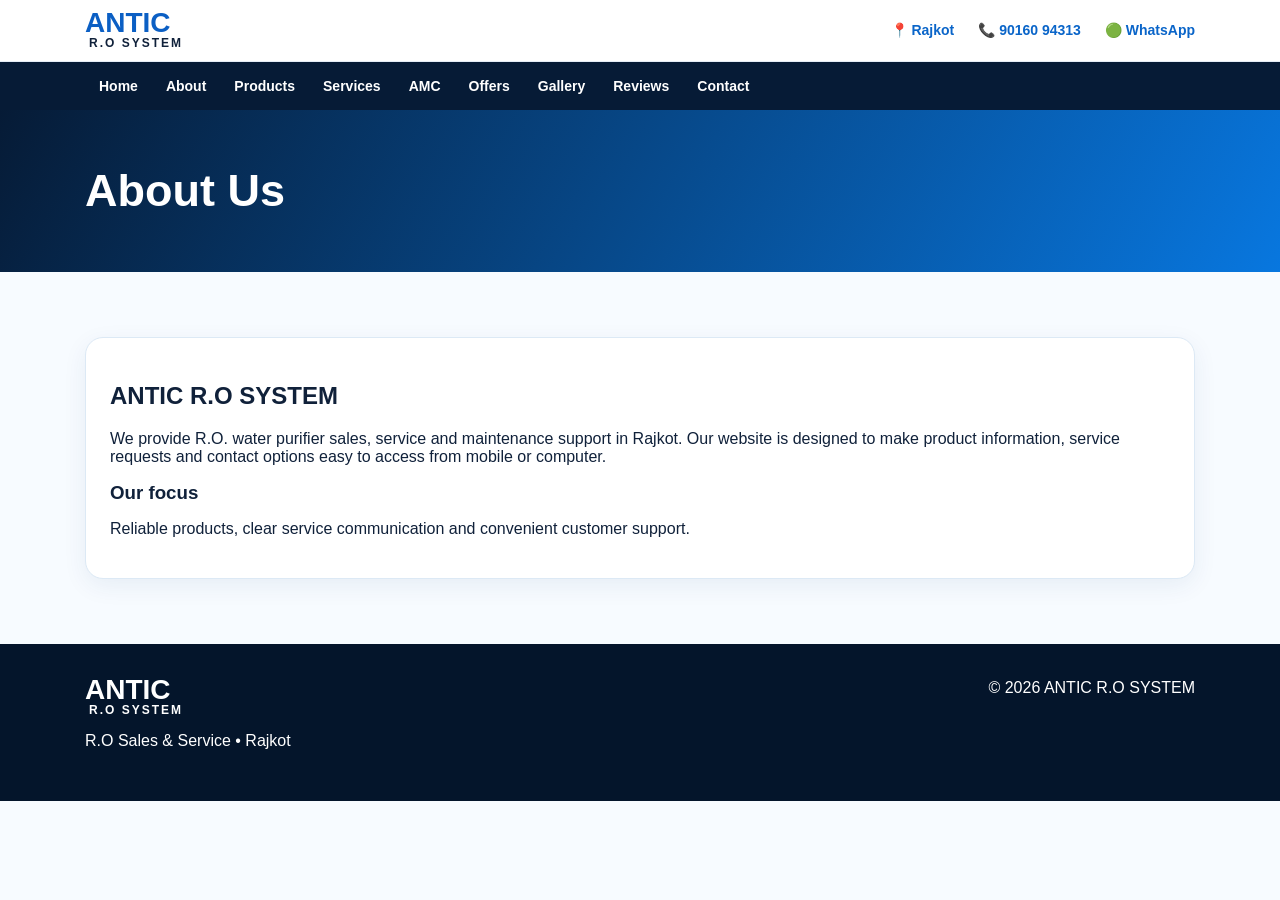
==== about.html @ 3c5735df "Add files via upload" ====
<!doctype html>
<html lang="en"><head><meta charset="utf-8"><meta name="viewport" content="width=device-width,initial-scale=1">
<title>About Us | ANTIC R.O SYSTEM</title><meta name="description" content="ANTIC R.O SYSTEM - R.O sales, service and repair in Rajkot.">
<link rel="stylesheet" href="style.css"></head><body>
<header><div class="top"><div class="container"><a class="logo" href="index.html">ANTIC<small>R.O SYSTEM</small></a><div class="topinfo"><span>📍 Rajkot</span><span>📞 90160 94313</span><span>🟢 WhatsApp</span></div></div></div>
<nav class="nav"><div class="container"><div class="links"><a href="index.html">Home</a><a href="about.html">About</a><a href="products.html">Products</a><a href="services.html">Services</a><a href="amc.html">AMC</a><a href="offers.html">Offers</a><a href="gallery.html">Gallery</a><a href="reviews.html">Reviews</a><a href="contact.html">Contact</a></div></div></nav></header>
<main><section class='pagehead'><div class='container'><h1>About Us</h1></div></section><section class='section'><div class='container'><div class='card'><h2>ANTIC R.O SYSTEM</h2><p>We provide R.O. water purifier sales, service and maintenance support in Rajkot. Our website is designed to make product information, service requests and contact options easy to access from mobile or computer.</p><h3>Our focus</h3><p>Reliable products, clear service communication and convenient customer support.</p></div></div></section></main>
<footer class="footer"><div class="container"><div><div class="logo" style="color:#fff">ANTIC<small style="color:#fff">R.O SYSTEM</small></div><p>R.O Sales & Service • Rajkot</p></div><div>© 2026 ANTIC R.O SYSTEM</div></div></footer>
</body></html>
---- style.css ----
:root{--navy:#061b36;--blue:#0877df;--light:#eef7ff;--text:#10213a;--muted:#607089;--white:#fff;--green:#18b957}
*{box-sizing:border-box}html{scroll-behavior:smooth}body{margin:0;font-family:Arial,Helvetica,sans-serif;color:var(--text);background:#f7fbff}a{text-decoration:none;color:inherit}
.container{max-width:1150px;margin:auto;padding:0 20px}.top{background:#fff;border-bottom:1px solid #e5edf6}.top .container{display:flex;justify-content:space-between;align-items:center;gap:20px;padding:12px 20px}.logo{font-weight:900;font-size:28px;line-height:.8;color:#0b5fc4}.logo small{display:block;font-size:12px;letter-spacing:2px;color:#10213a;margin-left:4px;margin-top:5px}
.topinfo{display:flex;gap:24px;align-items:center;font-weight:700;font-size:14px}.topinfo span{color:#0a65c9}.nav{background:var(--navy);color:#fff}.nav .container{display:flex;align-items:center;justify-content:space-between}.links{display:flex;flex-wrap:wrap}.links a{padding:16px 14px;font-weight:700;font-size:14px}.links a:hover{background:#0877df}.hero{background:linear-gradient(120deg,#041a34,#0878dd);color:#fff;padding:70px 0}.hero-grid{display:grid;grid-template-columns:1fr 1fr;gap:40px;align-items:center}.hero h1{font-size:54px;line-height:1.02;margin:0 0 15px}.hero p{font-size:20px;color:#dceeff}.buttons{display:flex;gap:12px;flex-wrap:wrap;margin-top:25px}.btn{display:inline-block;padding:13px 22px;border-radius:30px;background:#fff;color:#0759ad;font-weight:800}.btn.green{background:var(--green);color:#fff}.hero-card{background:rgba(255,255,255,.12);border:1px solid rgba(255,255,255,.3);border-radius:22px;padding:25px;text-align:center}.drop{font-size:100px}.section{padding:65px 0}.section.alt{background:#edf7ff}.title{text-align:center;margin-bottom:35px}.title h2{font-size:38px;margin:0 0 8px}.title p{color:var(--muted);margin:0}.grid{display:grid;grid-template-columns:repeat(3,1fr);gap:20px}.card{background:#fff;border:1px solid #dce9f5;border-radius:18px;padding:24px;box-shadow:0 7px 24px rgba(15,63,108,.07)}.card h3{margin:10px 0}.icon{font-size:38px}.price{font-size:25px;font-weight:900;color:#0877df}.service{display:grid;grid-template-columns:1fr 1fr;gap:30px;align-items:center}.service-box{background:var(--navy);color:#fff;border-radius:22px;padding:35px}.offer{background:linear-gradient(120deg,#003d80,#0b94ea);color:#fff;border-radius:22px;padding:35px;text-align:center}.offer strong{font-size:48px}.contact{display:grid;grid-template-columns:1fr 1fr;gap:25px}.contact-item{background:#fff;padding:22px;border-radius:16px;border:1px solid #dce9f5}.footer{background:#04152b;color:#fff;padding:35px 0}.footer .container{display:flex;justify-content:space-between;gap:20px;flex-wrap:wrap}.muted{color:#6b7b91}.gallery{display:grid;grid-template-columns:repeat(3,1fr);gap:15px}.gallery div{height:190px;border-radius:16px;background:linear-gradient(135deg,#dcefff,#fff);display:grid;place-items:center;color:#0877df;font-weight:800}
.pagehead{background:linear-gradient(120deg,#061b36,#0877df);color:#fff;padding:55px 0}.pagehead h1{font-size:45px;margin:0}.notice{padding:15px 18px;background:#fff8d9;border-left:4px solid #f0b400;border-radius:8px}
@media(max-width:800px){.topinfo{display:none}.hero-grid,.service,.contact{grid-template-columns:1fr}.grid{grid-template-columns:1fr 1fr}.hero h1{font-size:42px}.links a{padding:12px 9px;font-size:12px}}
@media(max-width:520px){.grid,.gallery{grid-template-columns:1fr}.hero{padding:48px 0}.hero h1{font-size:36px}.title h2{font-size:30px}}
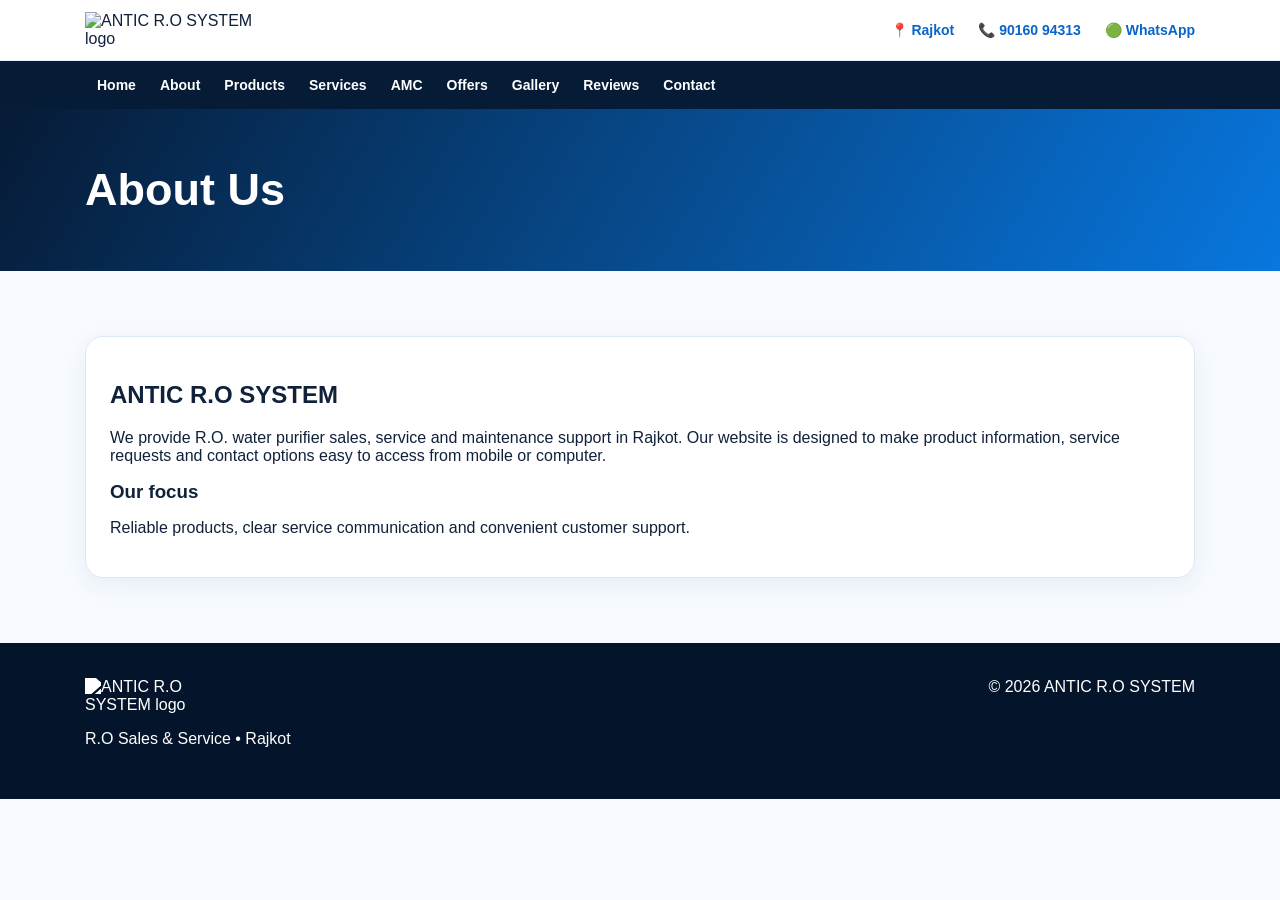
==== commit eb6c9e1f: "Add files via upload" ====
--- a/about.html
+++ b/about.html
@@ -2,8 +2,8 @@
 <html lang="en"><head><meta charset="utf-8"><meta name="viewport" content="width=device-width,initial-scale=1">
 <title>About Us | ANTIC R.O SYSTEM</title><meta name="description" content="ANTIC R.O SYSTEM - R.O sales, service and repair in Rajkot.">
 <link rel="stylesheet" href="style.css"></head><body>
-<header><div class="top"><div class="container"><a class="logo" href="index.html">ANTIC<small>R.O SYSTEM</small></a><div class="topinfo"><span>📍 Rajkot</span><span>📞 90160 94313</span><span>🟢 WhatsApp</span></div></div></div>
+<header><div class="top"><div class="container"><a class="logo-img" href="index.html"><img src="assets/antic-ro-system-logo.png" alt="ANTIC R.O SYSTEM logo"></a><div class="topinfo"><span>📍 Rajkot</span><span>📞 90160 94313</span><span>🟢 WhatsApp</span></div></div></div>
 <nav class="nav"><div class="container"><div class="links"><a href="index.html">Home</a><a href="about.html">About</a><a href="products.html">Products</a><a href="services.html">Services</a><a href="amc.html">AMC</a><a href="offers.html">Offers</a><a href="gallery.html">Gallery</a><a href="reviews.html">Reviews</a><a href="contact.html">Contact</a></div></div></nav></header>
 <main><section class='pagehead'><div class='container'><h1>About Us</h1></div></section><section class='section'><div class='container'><div class='card'><h2>ANTIC R.O SYSTEM</h2><p>We provide R.O. water purifier sales, service and maintenance support in Rajkot. Our website is designed to make product information, service requests and contact options easy to access from mobile or computer.</p><h3>Our focus</h3><p>Reliable products, clear service communication and convenient customer support.</p></div></div></section></main>
-<footer class="footer"><div class="container"><div><div class="logo" style="color:#fff">ANTIC<small style="color:#fff">R.O SYSTEM</small></div><p>R.O Sales & Service • Rajkot</p></div><div>© 2026 ANTIC R.O SYSTEM</div></div></footer>
+<footer class="footer"><div class="container"><div><a class="logo-img footer-logo" href="index.html"><img src="assets/antic-ro-system-logo.png" alt="ANTIC R.O SYSTEM logo"></a><p>R.O Sales & Service • Rajkot</p></div><div>© 2026 ANTIC R.O SYSTEM</div></div></footer>
 </body></html>
--- a/style.css
+++ b/style.css
@@ -1,8 +1,6 @@
 
 :root{--navy:#061b36;--blue:#0877df;--light:#eef7ff;--text:#10213a;--muted:#607089;--white:#fff;--green:#18b957}
 *{box-sizing:border-box}html{scroll-behavior:smooth}body{margin:0;font-family:Arial,Helvetica,sans-serif;color:var(--text);background:#f7fbff}a{text-decoration:none;color:inherit}
-.container{max-width:1150px;margin:auto;padding:0 20px}.top{background:#fff;border-bottom:1px solid #e5edf6}.top .container{display:flex;justify-content:space-between;align-items:center;gap:20px;padding:12px 20px}.logo{font-weight:900;font-size:28px;line-height:.8;color:#0b5fc4}.logo small{display:block;font-size:12px;letter-spacing:2px;color:#10213a;margin-left:4px;margin-top:5px}
-.topinfo{display:flex;gap:24px;align-items:center;font-weight:700;font-size:14px}.topinfo span{color:#0a65c9}.nav{background:var(--navy);color:#fff}.nav .container{display:flex;align-items:center;justify-content:space-between}.links{display:flex;flex-wrap:wrap}.links a{padding:16px 14px;font-weight:700;font-size:14px}.links a:hover{background:#0877df}.hero{background:linear-gradient(120deg,#041a34,#0878dd);color:#fff;padding:70px 0}.hero-grid{display:grid;grid-template-columns:1fr 1fr;gap:40px;align-items:center}.hero h1{font-size:54px;line-height:1.02;margin:0 0 15px}.hero p{font-size:20px;color:#dceeff}.buttons{display:flex;gap:12px;flex-wrap:wrap;margin-top:25px}.btn{display:inline-block;padding:13px 22px;border-radius:30px;background:#fff;color:#0759ad;font-weight:800}.btn.green{background:var(--green);color:#fff}.hero-card{background:rgba(255,255,255,.12);border:1px solid rgba(255,255,255,.3);border-radius:22px;padding:25px;text-align:center}.drop{font-size:100px}.section{padding:65px 0}.section.alt{background:#edf7ff}.title{text-align:center;margin-bottom:35px}.title h2{font-size:38px;margin:0 0 8px}.title p{color:var(--muted);margin:0}.grid{display:grid;grid-template-columns:repeat(3,1fr);gap:20px}.card{background:#fff;border:1px solid #dce9f5;border-radius:18px;padding:24px;box-shadow:0 7px 24px rgba(15,63,108,.07)}.card h3{margin:10px 0}.icon{font-size:38px}.price{font-size:25px;font-weight:900;color:#0877df}.service{display:grid;grid-template-columns:1fr 1fr;gap:30px;align-items:center}.service-box{background:var(--navy);color:#fff;border-radius:22px;padding:35px}.offer{background:linear-gradient(120deg,#003d80,#0b94ea);color:#fff;border-radius:22px;padding:35px;text-align:center}.offer strong{font-size:48px}.contact{display:grid;grid-template-columns:1fr 1fr;gap:25px}.contact-item{background:#fff;padding:22px;border-radius:16px;border:1px solid #dce9f5}.footer{background:#04152b;color:#fff;padding:35px 0}.footer .container{display:flex;justify-content:space-between;gap:20px;flex-wrap:wrap}.muted{color:#6b7b91}.gallery{display:grid;grid-template-columns:repeat(3,1fr);gap:15px}.gallery div{height:190px;border-radius:16px;background:linear-gradient(135deg,#dcefff,#fff);display:grid;place-items:center;color:#0877df;font-weight:800}
-.pagehead{background:linear-gradient(120deg,#061b36,#0877df);color:#fff;padding:55px 0}.pagehead h1{font-size:45px;margin:0}.notice{padding:15px 18px;background:#fff8d9;border-left:4px solid #f0b400;border-radius:8px}
+.container{max-width:1150px;margin:auto;padding:0 20px}.top{background:#fff;border-bottom:1px solid #e5edf6}.top .container{display:flex;justify-content:space-between;align-items:center;gap:20px;padding:12px 20px}.logo{font-weight:900;font-size:28px;line-height:.8;color:#0b5fc4}.logo small{display:block;font-size:12px;letter-spacing:2px;color:#10213a;margin-left:4px;margin-top:5px}.logo-img img{width:170px;height:auto;max-height:72px;object-fit:contain;display:block}.topinfo{display:flex;gap:24px;align-items:center;font-weight:700;font-size:14px}.topinfo span{color:#0a65c9}.nav{background:var(--navy);color:#fff}.nav .container{display:flex;align-items:center;justify-content:space-between}.links{display:flex;flex-wrap:wrap}.links a{padding:16px 12px;font-weight:700;font-size:14px}.links a:hover{background:#0877df}.hero{background:linear-gradient(120deg,#041a34,#0878dd);color:#fff;padding:70px 0}.hero-grid{display:grid;grid-template-columns:1fr 1fr;gap:40px;align-items:center}.hero h1{font-size:54px;line-height:1.02;margin:0 0 15px}.hero p{font-size:20px;color:#dceeff}.buttons{display:flex;gap:12px;flex-wrap:wrap;margin-top:25px}.btn{display:inline-block;padding:13px 22px;border-radius:30px;background:#fff;color:#0759ad;font-weight:800}.btn.green{background:var(--green);color:#fff}.hero-card{background:rgba(255,255,255,.12);border:1px solid rgba(255,255,255,.3);border-radius:22px;padding:25px;text-align:center}.drop{font-size:100px}.section{padding:65px 0}.section.alt{background:#edf7ff}.title{text-align:center;margin-bottom:35px}.title h2{font-size:38px;margin:0 0 8px}.title p{color:var(--muted);margin:0}.grid{display:grid;grid-template-columns:repeat(3,1fr);gap:20px}.card{background:#fff;border:1px solid #dce9f5;border-radius:18px;padding:24px;box-shadow:0 7px 24px rgba(15,63,108,.07)}.card h3{margin:10px 0}.icon{font-size:38px}.price{font-size:25px;font-weight:900;color:#0877df}.service{display:grid;grid-template-columns:1fr 1fr;gap:30px;align-items:center}.service-box{background:var(--navy);color:#fff;border-radius:22px;padding:35px}.offer{background:linear-gradient(120deg,#003d80,#0b94ea);color:#fff;border-radius:22px;padding:35px;text-align:center}.offer strong{font-size:48px}.contact{display:grid;grid-template-columns:1fr 1fr;gap:25px}.contact-item{background:#fff;padding:22px;border-radius:16px;border:1px solid #dce9f5}.footer{background:#04152b;color:#fff;padding:35px 0}.footer .container{display:flex;justify-content:space-between;gap:20px;flex-wrap:wrap}.footer-logo img{width:145px;filter:brightness(0) invert(1)}.muted{color:#6b7b91}.gallery{display:grid;grid-template-columns:repeat(3,1fr);gap:15px}.gallery div{height:190px;border-radius:16px;background:linear-gradient(135deg,#dcefff,#fff);display:grid;place-items:center;color:#0877df;font-weight:800}.pagehead{background:linear-gradient(120deg,#061b36,#0877df);color:#fff;padding:55px 0}.pagehead h1{font-size:45px;margin:0}.notice{padding:15px 18px;background:#fff8d9;border-left:4px solid #f0b400;border-radius:8px}
 @media(max-width:800px){.topinfo{display:none}.hero-grid,.service,.contact{grid-template-columns:1fr}.grid{grid-template-columns:1fr 1fr}.hero h1{font-size:42px}.links a{padding:12px 9px;font-size:12px}}
-@media(max-width:520px){.grid,.gallery{grid-template-columns:1fr}.hero{padding:48px 0}.hero h1{font-size:36px}.title h2{font-size:30px}}
+@media(max-width:520px){.grid,.gallery{grid-template-columns:1fr}.hero{padding:48px 0}.hero h1{font-size:36px}.title h2{font-size:30px}.logo-img img{width:135px;max-height:58px}.footer-logo img{width:125px}}
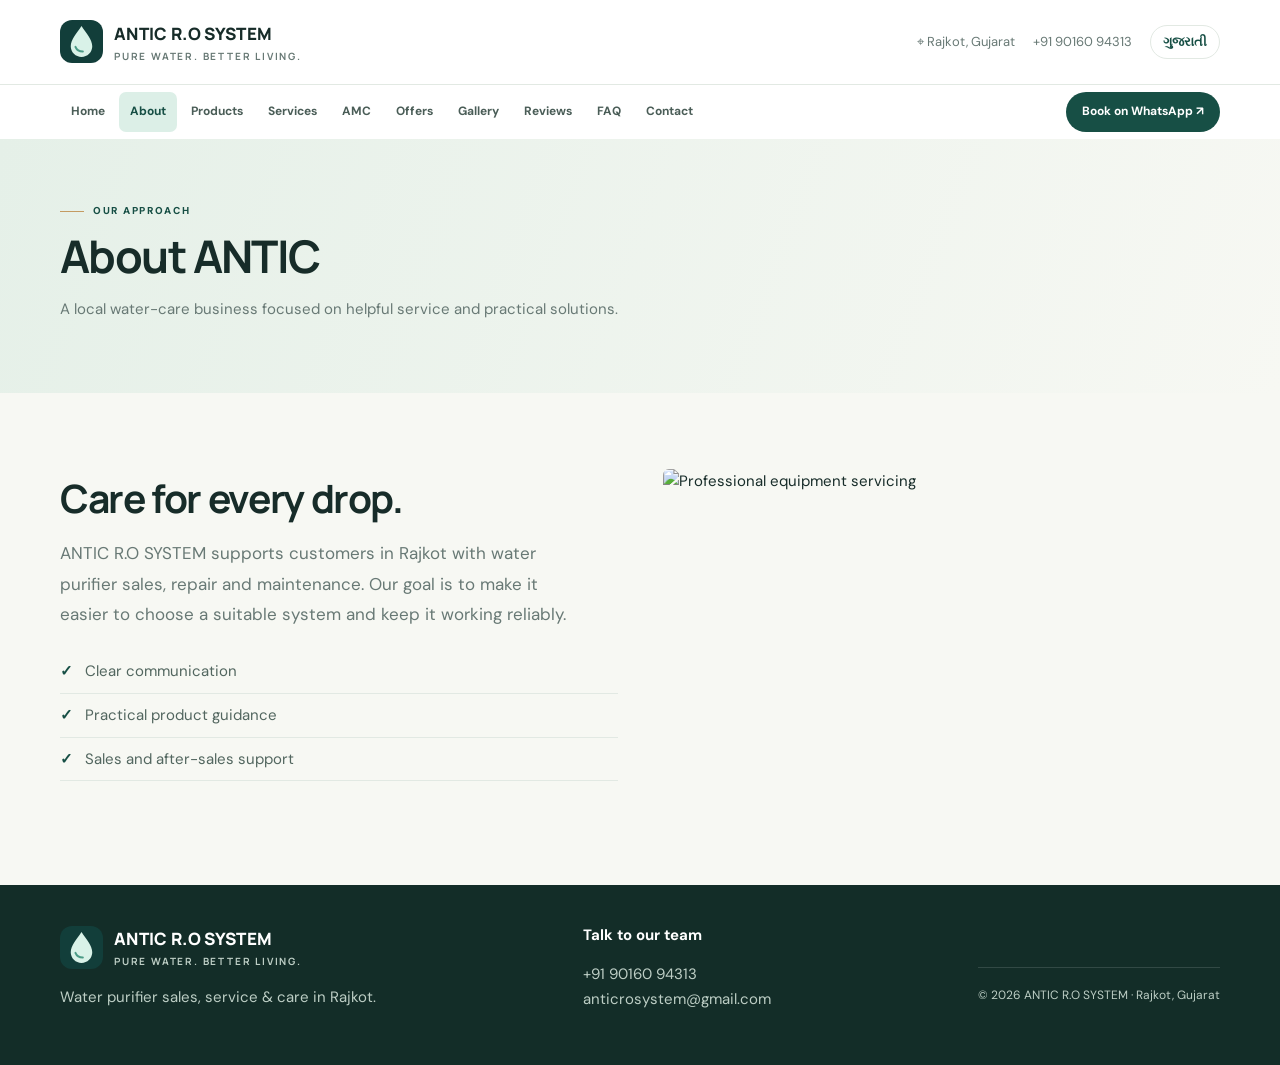
==== commit ff47c287: "Add files via upload" ====
--- a/about.html
+++ b/about.html
@@ -1,9 +1,3 @@
-<!doctype html>
-<html lang="en"><head><meta charset="utf-8"><meta name="viewport" content="width=device-width,initial-scale=1">
-<title>About Us | ANTIC R.O SYSTEM</title><meta name="description" content="ANTIC R.O SYSTEM - R.O sales, service and repair in Rajkot.">
-<link rel="stylesheet" href="style.css"></head><body>
-<header><div class="top"><div class="container"><a class="logo-img" href="index.html"><img src="assets/antic-ro-system-logo.png" alt="ANTIC R.O SYSTEM logo"></a><div class="topinfo"><span>📍 Rajkot</span><span>📞 90160 94313</span><span>🟢 WhatsApp</span></div></div></div>
-<nav class="nav"><div class="container"><div class="links"><a href="index.html">Home</a><a href="about.html">About</a><a href="products.html">Products</a><a href="services.html">Services</a><a href="amc.html">AMC</a><a href="offers.html">Offers</a><a href="gallery.html">Gallery</a><a href="reviews.html">Reviews</a><a href="contact.html">Contact</a></div></div></nav></header>
-<main><section class='pagehead'><div class='container'><h1>About Us</h1></div></section><section class='section'><div class='container'><div class='card'><h2>ANTIC R.O SYSTEM</h2><p>We provide R.O. water purifier sales, service and maintenance support in Rajkot. Our website is designed to make product information, service requests and contact options easy to access from mobile or computer.</p><h3>Our focus</h3><p>Reliable products, clear service communication and convenient customer support.</p></div></div></section></main>
-<footer class="footer"><div class="container"><div><a class="logo-img footer-logo" href="index.html"><img src="assets/antic-ro-system-logo.png" alt="ANTIC R.O SYSTEM logo"></a><p>R.O Sales & Service • Rajkot</p></div><div>© 2026 ANTIC R.O SYSTEM</div></div></footer>
-</body></html>+<!doctype html><html lang="en"><head><meta charset="utf-8"><meta name="viewport" content="width=device-width,initial-scale=1"><meta name="theme-color" content="#174f45"><meta name="description" content="ANTIC R.O SYSTEM — premium water purifier sales, service and repair in Rajkot, Gujarat."><title>About ANTIC | ANTIC R.O SYSTEM</title><link rel="icon" href="assets/antic-mark.svg" type="image/svg+xml"><link rel="stylesheet" href="style.css"></head><body>
+<header><div class="topbar"><div class="container"><a class="brand" href="index.html"><img src="assets/antic-mark.svg" alt=""><span>ANTIC R.O SYSTEM<small>PURE WATER. BETTER LIVING.</small></span></a><div class="topright"><span class="location">⌖ Rajkot, Gujarat</span><a class="phone" href="tel:+919016094313">+91 90160 94313</a><button class="lang" id="langToggle" type="button" aria-label="Switch language">ગુજરાતી</button></div></div></div><nav class="nav"><div class="container"><div class="links"><a class="" href="index.html"><span data-en="Home" data-gu="મુખ્ય પૃષ્ઠ">Home</span></a><a class="active" href="about.html"><span data-en="About" data-gu="અમારા વિશે">About</span></a><a class="" href="products.html"><span data-en="Products" data-gu="પ્રોડક્ટ્સ">Products</span></a><a class="" href="services.html"><span data-en="Services" data-gu="સર્વિસ">Services</span></a><a class="" href="amc.html"><span data-en="AMC" data-gu="AMC">AMC</span></a><a class="" href="offers.html"><span data-en="Offers" data-gu="ઓફર્સ">Offers</span></a><a class="" href="gallery.html"><span data-en="Gallery" data-gu="ગેલેરી">Gallery</span></a><a class="" href="reviews.html"><span data-en="Reviews" data-gu="રીવ્યૂ">Reviews</span></a><a class="" href="faq.html"><span data-en="FAQ" data-gu="પ્રશ્નો">FAQ</span></a><a class="" href="contact.html"><span data-en="Contact" data-gu="સંપર્ક">Contact</span></a></div><a class="nav-cta" href="https://wa.me/919016094313?text=Hello%20ANTIC%20R.O%20SYSTEM" target="_blank" rel="noopener"><span data-en="Book on WhatsApp" data-gu="WhatsApp પર બુક કરો">Book on WhatsApp</span> ↗</a></div></nav></header>
+<main><section class="pagehead"><div class="container"><span class="eyebrow" data-en="OUR APPROACH" data-gu="OUR APPROACH">OUR APPROACH</span><h1 data-en="About ANTIC" data-gu="ANTIC વિશે">About ANTIC</h1><p data-en="A local water-care business focused on helpful service and practical solutions." data-gu="ઉપયોગી સર્વિસ અને વ્યવહારુ ઉકેલો પર ધ્યાન આપતો સ્થાનિક વોટર-કેર વ્યવસાય.">A local water-care business focused on helpful service and practical solutions.</p></div></section><section class="section"><div class="container"><div class="split"><div><h2 data-en="Care for every drop." data-gu="દરેક ટીપાની સંભાળ.">Care for every drop.</h2><p class="lead" data-en="ANTIC R.O SYSTEM supports customers in Rajkot with water purifier sales, repair and maintenance. Our goal is to make it easier to choose a suitable system and keep it working reliably." data-gu="ANTIC R.O SYSTEM રાજકોટમાં વોટર પ્યુરિફાયર વેચાણ, રિપેર અને મેન્ટેનન્સ માટે ગ્રાહકોને મદદ કરે છે. યોગ્ય સિસ્ટમ પસંદ કરવી અને તેની વિશ્વસનીય કામગીરી જાળવવી એ અમારો ઉદ્દેશ છે.">ANTIC R.O SYSTEM supports customers in Rajkot with water purifier sales, repair and maintenance. Our goal is to make it easier to choose a suitable system and keep it working reliably.</p><ul class="checklist"><li data-en="Clear communication" data-gu="સ્પષ્ટ માહિતી">Clear communication</li><li data-en="Practical product guidance" data-gu="પ્રોડક્ટ પસંદગીમાં યોગ્ય માર્ગદર્શન">Practical product guidance</li><li data-en="Sales and after-sales support" data-gu="વેચાણ અને વેચાણ પછીની મદદ">Sales and after-sales support</li></ul></div><div class="split-photo"><img src="https://images.unsplash.com/photo-1581092921461-eab62e97a780?auto=format&fit=crop&w=900&q=80" alt="Professional equipment servicing"></div></div></div></section></main><footer class="footer"><div class="container"><div><a class="brand" href="index.html"><img src="assets/antic-mark.svg" alt=""><span>ANTIC R.O SYSTEM<small>PURE WATER. BETTER LIVING.</small></span></a><p data-en="Water purifier sales, service & care in Rajkot." data-gu="રાજકોટમાં વોટર પ્યુરિફાયર વેચાણ, સર્વિસ અને સંભાળ.">Water purifier sales, service & care in Rajkot.</p></div><div><strong data-en="Talk to our team" data-gu="અમારી ટીમ સાથે વાત કરો">Talk to our team</strong><p><a href="tel:+919016094313">+91 90160 94313</a><br><a href="mailto:anticrosystem@gmail.com">anticrosystem@gmail.com</a></p></div><div class="footer-bottom">© 2026 ANTIC R.O SYSTEM · Rajkot, Gujarat</div></div></footer><script src="script.js"></script></body></html>
--- a/style.css
+++ b/style.css
@@ -1,6 +1,4 @@
-
-:root{--navy:#061b36;--blue:#0877df;--light:#eef7ff;--text:#10213a;--muted:#607089;--white:#fff;--green:#18b957}
-*{box-sizing:border-box}html{scroll-behavior:smooth}body{margin:0;font-family:Arial,Helvetica,sans-serif;color:var(--text);background:#f7fbff}a{text-decoration:none;color:inherit}
-.container{max-width:1150px;margin:auto;padding:0 20px}.top{background:#fff;border-bottom:1px solid #e5edf6}.top .container{display:flex;justify-content:space-between;align-items:center;gap:20px;padding:12px 20px}.logo{font-weight:900;font-size:28px;line-height:.8;color:#0b5fc4}.logo small{display:block;font-size:12px;letter-spacing:2px;color:#10213a;margin-left:4px;margin-top:5px}.logo-img img{width:170px;height:auto;max-height:72px;object-fit:contain;display:block}.topinfo{display:flex;gap:24px;align-items:center;font-weight:700;font-size:14px}.topinfo span{color:#0a65c9}.nav{background:var(--navy);color:#fff}.nav .container{display:flex;align-items:center;justify-content:space-between}.links{display:flex;flex-wrap:wrap}.links a{padding:16px 12px;font-weight:700;font-size:14px}.links a:hover{background:#0877df}.hero{background:linear-gradient(120deg,#041a34,#0878dd);color:#fff;padding:70px 0}.hero-grid{display:grid;grid-template-columns:1fr 1fr;gap:40px;align-items:center}.hero h1{font-size:54px;line-height:1.02;margin:0 0 15px}.hero p{font-size:20px;color:#dceeff}.buttons{display:flex;gap:12px;flex-wrap:wrap;margin-top:25px}.btn{display:inline-block;padding:13px 22px;border-radius:30px;background:#fff;color:#0759ad;font-weight:800}.btn.green{background:var(--green);color:#fff}.hero-card{background:rgba(255,255,255,.12);border:1px solid rgba(255,255,255,.3);border-radius:22px;padding:25px;text-align:center}.drop{font-size:100px}.section{padding:65px 0}.section.alt{background:#edf7ff}.title{text-align:center;margin-bottom:35px}.title h2{font-size:38px;margin:0 0 8px}.title p{color:var(--muted);margin:0}.grid{display:grid;grid-template-columns:repeat(3,1fr);gap:20px}.card{background:#fff;border:1px solid #dce9f5;border-radius:18px;padding:24px;box-shadow:0 7px 24px rgba(15,63,108,.07)}.card h3{margin:10px 0}.icon{font-size:38px}.price{font-size:25px;font-weight:900;color:#0877df}.service{display:grid;grid-template-columns:1fr 1fr;gap:30px;align-items:center}.service-box{background:var(--navy);color:#fff;border-radius:22px;padding:35px}.offer{background:linear-gradient(120deg,#003d80,#0b94ea);color:#fff;border-radius:22px;padding:35px;text-align:center}.offer strong{font-size:48px}.contact{display:grid;grid-template-columns:1fr 1fr;gap:25px}.contact-item{background:#fff;padding:22px;border-radius:16px;border:1px solid #dce9f5}.footer{background:#04152b;color:#fff;padding:35px 0}.footer .container{display:flex;justify-content:space-between;gap:20px;flex-wrap:wrap}.footer-logo img{width:145px;filter:brightness(0) invert(1)}.muted{color:#6b7b91}.gallery{display:grid;grid-template-columns:repeat(3,1fr);gap:15px}.gallery div{height:190px;border-radius:16px;background:linear-gradient(135deg,#dcefff,#fff);display:grid;place-items:center;color:#0877df;font-weight:800}.pagehead{background:linear-gradient(120deg,#061b36,#0877df);color:#fff;padding:55px 0}.pagehead h1{font-size:45px;margin:0}.notice{padding:15px 18px;background:#fff8d9;border-left:4px solid #f0b400;border-radius:8px}
-@media(max-width:800px){.topinfo{display:none}.hero-grid,.service,.contact{grid-template-columns:1fr}.grid{grid-template-columns:1fr 1fr}.hero h1{font-size:42px}.links a{padding:12px 9px;font-size:12px}}
-@media(max-width:520px){.grid,.gallery{grid-template-columns:1fr}.hero{padding:48px 0}.hero h1{font-size:36px}.title h2{font-size:30px}.logo-img img{width:135px;max-height:58px}.footer-logo img{width:125px}}
+@import url('https://fonts.googleapis.com/css2?family=DM+Sans:wght@400;500;600;700&family=Manrope:wght@400;500;600;700;800&family=Noto+Sans+Gujarati:wght@400;500;600;700&display=swap');
+:root{--ink:#172c29;--muted:#687975;--green:#174f45;--mint:#dcefe7;--cream:#f7f8f3;--line:#e2e9e3;--white:#fff;--gold:#c49b62;--shadow:0 18px 50px #173b2c0c}*{box-sizing:border-box}html{scroll-behavior:smooth}body{margin:0;background:var(--cream);color:var(--ink);font:15px 'DM Sans','Noto Sans Gujarati',sans-serif;line-height:1.65}a{color:inherit;text-decoration:none}.container{width:min(1160px,calc(100% - 40px));margin:auto}.topbar{border-bottom:1px solid var(--line);background:#fff}.topbar .container{display:flex;align-items:center;justify-content:space-between;min-height:84px;gap:18px}.brand{display:flex;align-items:center;gap:11px;font-family:Manrope,sans-serif;font-weight:800;letter-spacing:.02em;font-size:17px}.brand img{width:43px;height:43px}.brand small{display:block;color:var(--muted);font-size:10px;letter-spacing:.18em;font-weight:700}.topright{display:flex;align-items:center;gap:18px;color:var(--muted);font-size:13px}.lang{border:1px solid var(--line);background:#fff;padding:8px 12px;border-radius:30px;color:var(--green);font-weight:700;cursor:pointer}.nav{background:#fff}.nav .container{display:flex;justify-content:space-between;align-items:center;gap:18px;min-height:54px}.links{display:flex;gap:3px;flex-wrap:wrap}.links a{font-size:12px;font-weight:700;padding:10px 11px;border-radius:7px;color:#4a5d57}.links a:hover,.links a.active{background:var(--mint);color:var(--green)}.nav-cta{font-size:12px;font-weight:700;background:var(--green);color:white;border-radius:30px;padding:10px 16px;white-space:nowrap}.hero{padding:64px 0 72px;background:radial-gradient(ellipse at 85% 35%,#d7e9dd 0,transparent 38%),linear-gradient(120deg,#f8f8f2,#eff5ee)}.hero-grid{display:grid;grid-template-columns:1fr 1fr;gap:54px;align-items:center}.eyebrow{display:inline-flex;align-items:center;gap:9px;text-transform:uppercase;letter-spacing:.17em;font-size:10px;font-weight:800;color:var(--green)}.eyebrow:before{content:'';height:1px;width:24px;background:var(--gold)}h1,h2,h3{font-family:Manrope,'Noto Sans Gujarati',sans-serif;line-height:1.16;letter-spacing:-.035em}h1{font-size:clamp(40px,5vw,65px);margin:20px 0 18px;max-width:620px}h2{font-size:clamp(27px,3.2vw,39px);margin:0 0 14px}h3{font-size:19px;margin:12px 0 8px}.lead{font-size:17px;line-height:1.8;color:var(--muted);max-width:510px}.actions{display:flex;gap:12px;flex-wrap:wrap;margin-top:27px}.btn{display:inline-flex;align-items:center;justify-content:center;padding:13px 20px;border-radius:5px;background:var(--green);color:white;font-weight:700;font-size:13px;border:1px solid var(--green);transition:.2s}.btn:hover{transform:translateY(-2px);box-shadow:0 8px 22px #174f4520}.btn.secondary{background:transparent;color:var(--green)}.btn.light{background:white;border-color:white;color:var(--green)}.hero-visual{position:relative;min-height:390px;border-radius:6px;overflow:hidden;background:#dfece4}.hero-visual img{position:absolute;width:100%;height:100%;object-fit:cover;inset:0}.image-label{position:absolute;bottom:18px;left:18px;background:#fffef3ed;padding:14px 18px;border-left:3px solid var(--gold);font-size:12px;font-weight:700}.section{padding:76px 0}.section.white{background:white}.section-head{display:flex;align-items:end;justify-content:space-between;gap:25px;margin-bottom:30px}.section-head p{color:var(--muted);max-width:450px;margin:0}.grid{display:grid;grid-template-columns:repeat(3,1fr);gap:18px}.card{background:white;border:1px solid var(--line);border-radius:7px;padding:25px;box-shadow:var(--shadow)}.card p{color:var(--muted);font-size:14px}.card .symbol{width:45px;height:45px;border-radius:50%;display:grid;place-items:center;background:var(--mint);font-size:20px;color:var(--green)}.product-image{height:190px;background:#eef4ef;border-radius:5px;overflow:hidden;margin:-8px -8px 20px}.product-image img{width:100%;height:100%;object-fit:cover}.text-link{font-size:13px;font-weight:800;color:var(--green);display:inline-flex;gap:8px;margin-top:8px}.split{display:grid;grid-template-columns:1fr 1fr;gap:45px;align-items:center}.split-photo{height:340px;overflow:hidden;border-radius:6px}.split-photo img{width:100%;height:100%;object-fit:cover}.checklist{list-style:none;padding:0;margin:20px 0}.checklist li{padding:9px 0;border-bottom:1px solid var(--line);color:#52665f}.checklist li:before{content:'✓';color:var(--green);font-weight:900;margin-right:12px}.banner{background:var(--green);color:#fff;padding:38px;border-radius:7px;display:flex;align-items:center;justify-content:space-between;gap:25px}.banner p{color:#dcebe3;margin:0}.banner h2{margin-bottom:8px}.pagehead{padding:56px 0;background:linear-gradient(110deg,#e5f0e8,#f7f8f3)}.pagehead h1{font-size:45px;margin:10px 0}.pagehead p{color:var(--muted);max-width:650px}.contact-grid{display:grid;grid-template-columns:repeat(2,1fr);gap:16px}.contact-card{background:white;border:1px solid var(--line);padding:25px;border-radius:6px}.contact-card p{color:var(--muted)}.offer-price{font:800 46px Manrope,sans-serif;color:var(--green)}.gallery{display:grid;grid-template-columns:repeat(3,1fr);gap:15px}.gallery figure{margin:0;height:220px;overflow:hidden;border-radius:6px;background:#eaf1eb}.gallery img{width:100%;height:100%;object-fit:cover}.faq details{padding:20px 0;border-bottom:1px solid var(--line)}.faq summary{font-weight:700;cursor:pointer}.faq details p{color:var(--muted)}.footer{background:#132d28;color:#fff;padding:38px 0}.footer .container{display:flex;justify-content:space-between;align-items:center;gap:25px;flex-wrap:wrap}.footer p,.footer small{color:#bdcec5}.footer .brand small{color:#bdcec5}.footer-bottom{border-top:1px solid #ffffff22;padding-top:18px;margin-top:24px;color:#bdcec5;font-size:12px}.mobile-note{font-size:12px;color:var(--muted)}
+@media(max-width:850px){.hero-grid,.split{grid-template-columns:1fr;gap:30px}.hero-visual{min-height:320px}.topright .location{display:none}.nav .container{align-items:flex-start;padding-top:10px;padding-bottom:10px}.links a{padding:8px;font-size:11px}.nav-cta{margin-top:6px}.grid{grid-template-columns:repeat(2,1fr)}.section-head{align-items:flex-start;flex-direction:column}.banner{align-items:flex-start;flex-direction:column}}
+@media(max-width:560px){.container{width:calc(100% - 30px)}.topbar .container{min-height:72px}.brand{font-size:14px}.brand img{width:37px;height:37px}.topright{gap:8px}.topright .phone{display:none}.nav .container{display:block}.links{gap:1px}.links a{padding:7px;font-size:10px}.nav-cta{display:inline-flex;margin:8px 0}.hero{padding:42px 0}.hero-visual{min-height:260px}h1{font-size:41px}.section{padding:54px 0}.grid,.contact-grid,.gallery{grid-template-columns:1fr}.card{padding:21px}.pagehead{padding:38px 0}.pagehead h1{font-size:36px}.split-photo{height:260px}.banner{padding:25px}.footer .container{align-items:flex-start;flex-direction:column}}
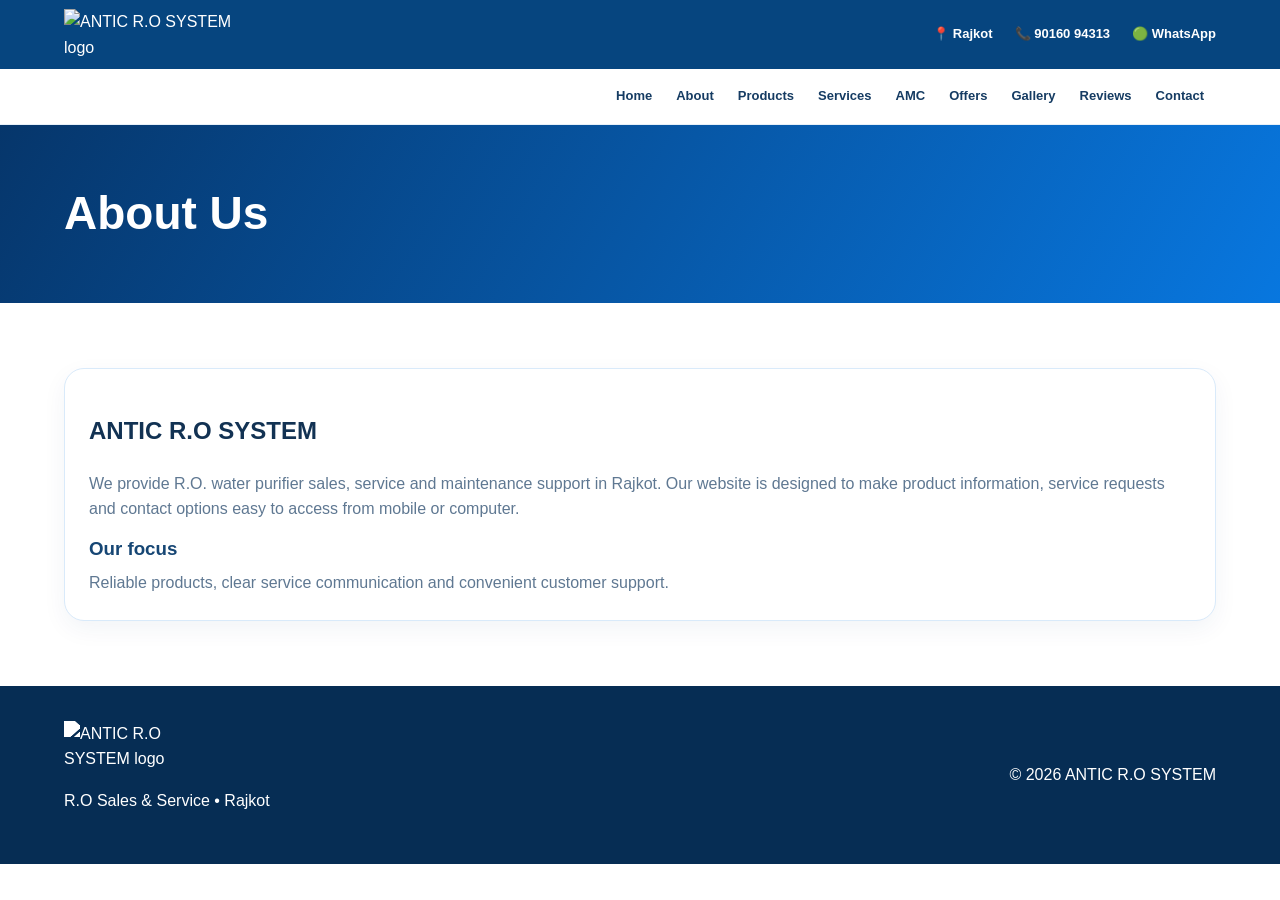
==== commit e55e7f69: "Add files via upload" ====
--- a/about.html
+++ b/about.html
@@ -1,3 +1,9 @@
-<!doctype html><html lang="en"><head><meta charset="utf-8"><meta name="viewport" content="width=device-width,initial-scale=1"><meta name="theme-color" content="#174f45"><meta name="description" content="ANTIC R.O SYSTEM — premium water purifier sales, service and repair in Rajkot, Gujarat."><title>About ANTIC | ANTIC R.O SYSTEM</title><link rel="icon" href="assets/antic-mark.svg" type="image/svg+xml"><link rel="stylesheet" href="style.css"></head><body>
-<header><div class="topbar"><div class="container"><a class="brand" href="index.html"><img src="assets/antic-mark.svg" alt=""><span>ANTIC R.O SYSTEM<small>PURE WATER. BETTER LIVING.</small></span></a><div class="topright"><span class="location">⌖ Rajkot, Gujarat</span><a class="phone" href="tel:+919016094313">+91 90160 94313</a><button class="lang" id="langToggle" type="button" aria-label="Switch language">ગુજરાતી</button></div></div></div><nav class="nav"><div class="container"><div class="links"><a class="" href="index.html"><span data-en="Home" data-gu="મુખ્ય પૃષ્ઠ">Home</span></a><a class="active" href="about.html"><span data-en="About" data-gu="અમારા વિશે">About</span></a><a class="" href="products.html"><span data-en="Products" data-gu="પ્રોડક્ટ્સ">Products</span></a><a class="" href="services.html"><span data-en="Services" data-gu="સર્વિસ">Services</span></a><a class="" href="amc.html"><span data-en="AMC" data-gu="AMC">AMC</span></a><a class="" href="offers.html"><span data-en="Offers" data-gu="ઓફર્સ">Offers</span></a><a class="" href="gallery.html"><span data-en="Gallery" data-gu="ગેલેરી">Gallery</span></a><a class="" href="reviews.html"><span data-en="Reviews" data-gu="રીવ્યૂ">Reviews</span></a><a class="" href="faq.html"><span data-en="FAQ" data-gu="પ્રશ્નો">FAQ</span></a><a class="" href="contact.html"><span data-en="Contact" data-gu="સંપર્ક">Contact</span></a></div><a class="nav-cta" href="https://wa.me/919016094313?text=Hello%20ANTIC%20R.O%20SYSTEM" target="_blank" rel="noopener"><span data-en="Book on WhatsApp" data-gu="WhatsApp પર બુક કરો">Book on WhatsApp</span> ↗</a></div></nav></header>
-<main><section class="pagehead"><div class="container"><span class="eyebrow" data-en="OUR APPROACH" data-gu="OUR APPROACH">OUR APPROACH</span><h1 data-en="About ANTIC" data-gu="ANTIC વિશે">About ANTIC</h1><p data-en="A local water-care business focused on helpful service and practical solutions." data-gu="ઉપયોગી સર્વિસ અને વ્યવહારુ ઉકેલો પર ધ્યાન આપતો સ્થાનિક વોટર-કેર વ્યવસાય.">A local water-care business focused on helpful service and practical solutions.</p></div></section><section class="section"><div class="container"><div class="split"><div><h2 data-en="Care for every drop." data-gu="દરેક ટીપાની સંભાળ.">Care for every drop.</h2><p class="lead" data-en="ANTIC R.O SYSTEM supports customers in Rajkot with water purifier sales, repair and maintenance. Our goal is to make it easier to choose a suitable system and keep it working reliably." data-gu="ANTIC R.O SYSTEM રાજકોટમાં વોટર પ્યુરિફાયર વેચાણ, રિપેર અને મેન્ટેનન્સ માટે ગ્રાહકોને મદદ કરે છે. યોગ્ય સિસ્ટમ પસંદ કરવી અને તેની વિશ્વસનીય કામગીરી જાળવવી એ અમારો ઉદ્દેશ છે.">ANTIC R.O SYSTEM supports customers in Rajkot with water purifier sales, repair and maintenance. Our goal is to make it easier to choose a suitable system and keep it working reliably.</p><ul class="checklist"><li data-en="Clear communication" data-gu="સ્પષ્ટ માહિતી">Clear communication</li><li data-en="Practical product guidance" data-gu="પ્રોડક્ટ પસંદગીમાં યોગ્ય માર્ગદર્શન">Practical product guidance</li><li data-en="Sales and after-sales support" data-gu="વેચાણ અને વેચાણ પછીની મદદ">Sales and after-sales support</li></ul></div><div class="split-photo"><img src="https://images.unsplash.com/photo-1581092921461-eab62e97a780?auto=format&fit=crop&w=900&q=80" alt="Professional equipment servicing"></div></div></div></section></main><footer class="footer"><div class="container"><div><a class="brand" href="index.html"><img src="assets/antic-mark.svg" alt=""><span>ANTIC R.O SYSTEM<small>PURE WATER. BETTER LIVING.</small></span></a><p data-en="Water purifier sales, service & care in Rajkot." data-gu="રાજકોટમાં વોટર પ્યુરિફાયર વેચાણ, સર્વિસ અને સંભાળ.">Water purifier sales, service & care in Rajkot.</p></div><div><strong data-en="Talk to our team" data-gu="અમારી ટીમ સાથે વાત કરો">Talk to our team</strong><p><a href="tel:+919016094313">+91 90160 94313</a><br><a href="mailto:anticrosystem@gmail.com">anticrosystem@gmail.com</a></p></div><div class="footer-bottom">© 2026 ANTIC R.O SYSTEM · Rajkot, Gujarat</div></div></footer><script src="script.js"></script></body></html>+<!doctype html>
+<html lang="en"><head><meta charset="utf-8"><meta name="viewport" content="width=device-width,initial-scale=1">
+<title>About Us | ANTIC R.O SYSTEM</title><meta name="description" content="ANTIC R.O SYSTEM - R.O sales, service and repair in Rajkot.">
+<link rel="stylesheet" href="style.css"></head><body>
+<header><div class="top"><div class="container"><a class="logo-img" href="index.html"><img src="assets/antic-ro-system-logo.png" alt="ANTIC R.O SYSTEM logo"></a><div class="topinfo"><span>📍 Rajkot</span><span>📞 90160 94313</span><span>🟢 WhatsApp</span></div></div></div>
+<nav class="nav"><div class="container"><div class="links"><a href="index.html">Home</a><a href="about.html">About</a><a href="products.html">Products</a><a href="services.html">Services</a><a href="amc.html">AMC</a><a href="offers.html">Offers</a><a href="gallery.html">Gallery</a><a href="reviews.html">Reviews</a><a href="contact.html">Contact</a></div></div></nav></header>
+<main><section class='pagehead'><div class='container'><h1>About Us</h1></div></section><section class='section'><div class='container'><div class='card'><h2>ANTIC R.O SYSTEM</h2><p>We provide R.O. water purifier sales, service and maintenance support in Rajkot. Our website is designed to make product information, service requests and contact options easy to access from mobile or computer.</p><h3>Our focus</h3><p>Reliable products, clear service communication and convenient customer support.</p></div></div></section></main>
+<footer class="footer"><div class="container"><div><a class="logo-img footer-logo" href="index.html"><img src="assets/antic-ro-system-logo.png" alt="ANTIC R.O SYSTEM logo"></a><p>R.O Sales & Service • Rajkot</p></div><div>© 2026 ANTIC R.O SYSTEM</div></div></footer>
+</body></html>
--- a/style.css
+++ b/style.css
@@ -1,4 +1,5 @@
-@import url('https://fonts.googleapis.com/css2?family=DM+Sans:wght@400;500;600;700&family=Manrope:wght@400;500;600;700;800&family=Noto+Sans+Gujarati:wght@400;500;600;700&display=swap');
-:root{--ink:#172c29;--muted:#687975;--green:#174f45;--mint:#dcefe7;--cream:#f7f8f3;--line:#e2e9e3;--white:#fff;--gold:#c49b62;--shadow:0 18px 50px #173b2c0c}*{box-sizing:border-box}html{scroll-behavior:smooth}body{margin:0;background:var(--cream);color:var(--ink);font:15px 'DM Sans','Noto Sans Gujarati',sans-serif;line-height:1.65}a{color:inherit;text-decoration:none}.container{width:min(1160px,calc(100% - 40px));margin:auto}.topbar{border-bottom:1px solid var(--line);background:#fff}.topbar .container{display:flex;align-items:center;justify-content:space-between;min-height:84px;gap:18px}.brand{display:flex;align-items:center;gap:11px;font-family:Manrope,sans-serif;font-weight:800;letter-spacing:.02em;font-size:17px}.brand img{width:43px;height:43px}.brand small{display:block;color:var(--muted);font-size:10px;letter-spacing:.18em;font-weight:700}.topright{display:flex;align-items:center;gap:18px;color:var(--muted);font-size:13px}.lang{border:1px solid var(--line);background:#fff;padding:8px 12px;border-radius:30px;color:var(--green);font-weight:700;cursor:pointer}.nav{background:#fff}.nav .container{display:flex;justify-content:space-between;align-items:center;gap:18px;min-height:54px}.links{display:flex;gap:3px;flex-wrap:wrap}.links a{font-size:12px;font-weight:700;padding:10px 11px;border-radius:7px;color:#4a5d57}.links a:hover,.links a.active{background:var(--mint);color:var(--green)}.nav-cta{font-size:12px;font-weight:700;background:var(--green);color:white;border-radius:30px;padding:10px 16px;white-space:nowrap}.hero{padding:64px 0 72px;background:radial-gradient(ellipse at 85% 35%,#d7e9dd 0,transparent 38%),linear-gradient(120deg,#f8f8f2,#eff5ee)}.hero-grid{display:grid;grid-template-columns:1fr 1fr;gap:54px;align-items:center}.eyebrow{display:inline-flex;align-items:center;gap:9px;text-transform:uppercase;letter-spacing:.17em;font-size:10px;font-weight:800;color:var(--green)}.eyebrow:before{content:'';height:1px;width:24px;background:var(--gold)}h1,h2,h3{font-family:Manrope,'Noto Sans Gujarati',sans-serif;line-height:1.16;letter-spacing:-.035em}h1{font-size:clamp(40px,5vw,65px);margin:20px 0 18px;max-width:620px}h2{font-size:clamp(27px,3.2vw,39px);margin:0 0 14px}h3{font-size:19px;margin:12px 0 8px}.lead{font-size:17px;line-height:1.8;color:var(--muted);max-width:510px}.actions{display:flex;gap:12px;flex-wrap:wrap;margin-top:27px}.btn{display:inline-flex;align-items:center;justify-content:center;padding:13px 20px;border-radius:5px;background:var(--green);color:white;font-weight:700;font-size:13px;border:1px solid var(--green);transition:.2s}.btn:hover{transform:translateY(-2px);box-shadow:0 8px 22px #174f4520}.btn.secondary{background:transparent;color:var(--green)}.btn.light{background:white;border-color:white;color:var(--green)}.hero-visual{position:relative;min-height:390px;border-radius:6px;overflow:hidden;background:#dfece4}.hero-visual img{position:absolute;width:100%;height:100%;object-fit:cover;inset:0}.image-label{position:absolute;bottom:18px;left:18px;background:#fffef3ed;padding:14px 18px;border-left:3px solid var(--gold);font-size:12px;font-weight:700}.section{padding:76px 0}.section.white{background:white}.section-head{display:flex;align-items:end;justify-content:space-between;gap:25px;margin-bottom:30px}.section-head p{color:var(--muted);max-width:450px;margin:0}.grid{display:grid;grid-template-columns:repeat(3,1fr);gap:18px}.card{background:white;border:1px solid var(--line);border-radius:7px;padding:25px;box-shadow:var(--shadow)}.card p{color:var(--muted);font-size:14px}.card .symbol{width:45px;height:45px;border-radius:50%;display:grid;place-items:center;background:var(--mint);font-size:20px;color:var(--green)}.product-image{height:190px;background:#eef4ef;border-radius:5px;overflow:hidden;margin:-8px -8px 20px}.product-image img{width:100%;height:100%;object-fit:cover}.text-link{font-size:13px;font-weight:800;color:var(--green);display:inline-flex;gap:8px;margin-top:8px}.split{display:grid;grid-template-columns:1fr 1fr;gap:45px;align-items:center}.split-photo{height:340px;overflow:hidden;border-radius:6px}.split-photo img{width:100%;height:100%;object-fit:cover}.checklist{list-style:none;padding:0;margin:20px 0}.checklist li{padding:9px 0;border-bottom:1px solid var(--line);color:#52665f}.checklist li:before{content:'✓';color:var(--green);font-weight:900;margin-right:12px}.banner{background:var(--green);color:#fff;padding:38px;border-radius:7px;display:flex;align-items:center;justify-content:space-between;gap:25px}.banner p{color:#dcebe3;margin:0}.banner h2{margin-bottom:8px}.pagehead{padding:56px 0;background:linear-gradient(110deg,#e5f0e8,#f7f8f3)}.pagehead h1{font-size:45px;margin:10px 0}.pagehead p{color:var(--muted);max-width:650px}.contact-grid{display:grid;grid-template-columns:repeat(2,1fr);gap:16px}.contact-card{background:white;border:1px solid var(--line);padding:25px;border-radius:6px}.contact-card p{color:var(--muted)}.offer-price{font:800 46px Manrope,sans-serif;color:var(--green)}.gallery{display:grid;grid-template-columns:repeat(3,1fr);gap:15px}.gallery figure{margin:0;height:220px;overflow:hidden;border-radius:6px;background:#eaf1eb}.gallery img{width:100%;height:100%;object-fit:cover}.faq details{padding:20px 0;border-bottom:1px solid var(--line)}.faq summary{font-weight:700;cursor:pointer}.faq details p{color:var(--muted)}.footer{background:#132d28;color:#fff;padding:38px 0}.footer .container{display:flex;justify-content:space-between;align-items:center;gap:25px;flex-wrap:wrap}.footer p,.footer small{color:#bdcec5}.footer .brand small{color:#bdcec5}.footer-bottom{border-top:1px solid #ffffff22;padding-top:18px;margin-top:24px;color:#bdcec5;font-size:12px}.mobile-note{font-size:12px;color:var(--muted)}
-@media(max-width:850px){.hero-grid,.split{grid-template-columns:1fr;gap:30px}.hero-visual{min-height:320px}.topright .location{display:none}.nav .container{align-items:flex-start;padding-top:10px;padding-bottom:10px}.links a{padding:8px;font-size:11px}.nav-cta{margin-top:6px}.grid{grid-template-columns:repeat(2,1fr)}.section-head{align-items:flex-start;flex-direction:column}.banner{align-items:flex-start;flex-direction:column}}
-@media(max-width:560px){.container{width:calc(100% - 30px)}.topbar .container{min-height:72px}.brand{font-size:14px}.brand img{width:37px;height:37px}.topright{gap:8px}.topright .phone{display:none}.nav .container{display:block}.links{gap:1px}.links a{padding:7px;font-size:10px}.nav-cta{display:inline-flex;margin:8px 0}.hero{padding:42px 0}.hero-visual{min-height:260px}h1{font-size:41px}.section{padding:54px 0}.grid,.contact-grid,.gallery{grid-template-columns:1fr}.card{padding:21px}.pagehead{padding:38px 0}.pagehead h1{font-size:36px}.split-photo{height:260px}.banner{padding:25px}.footer .container{align-items:flex-start;flex-direction:column}}
+
+:root{--navy:#07366b;--blue:#0878df;--sky:#eaf6ff;--text:#123253;--muted:#5f7892;--white:#fff;--green:#14a86b;--line:#d9eafa;--shadow:0 14px 35px rgba(8,65,117,.10)}
+*{box-sizing:border-box}html{scroll-behavior:smooth}body{margin:0;font-family:Inter,Arial,Helvetica,sans-serif;color:var(--text);background:#fff;line-height:1.6}a{text-decoration:none;color:inherit}.container{max-width:1200px;margin:auto;padding:0 24px}.top{background:#06457f;color:#fff}.top .container{display:flex;justify-content:space-between;align-items:center;gap:20px;padding:9px 24px}.topinfo{display:flex;gap:22px;align-items:center;font-size:13px;font-weight:700}.logo-img img{width:175px;height:auto;max-height:75px;object-fit:contain;display:block}.nav{background:#fff;border-bottom:1px solid #e7f0f8;position:relative;z-index:2}.nav .container{display:flex;align-items:center;justify-content:flex-end}.links{display:flex;flex-wrap:wrap;align-items:center}.links a{padding:17px 12px;font-weight:750;font-size:13px;color:#163c63}.links a:hover{color:var(--blue);background:#f0f8ff}.hero{background:radial-gradient(circle at 76% 30%,#d8efff 0,#f0f9ff 35%,#fff 76%);padding:62px 0 55px;overflow:hidden}.hero-grid{display:grid;grid-template-columns:1.05fr .95fr;gap:36px;align-items:center}.notice{display:inline-block;background:#e3f3ff;color:#0867bd;padding:7px 13px;border-radius:30px;font-size:12px;font-weight:850;letter-spacing:1.4px;text-transform:uppercase;border:0}.hero h1{font-size:clamp(42px,5vw,65px);line-height:1.05;letter-spacing:-1.8px;margin:18px 0;color:#10385f}.hero h1 span{color:var(--blue)}.hero p{font-size:17px;color:#4d6c89;max-width:570px}.buttons{display:flex;gap:12px;flex-wrap:wrap;margin-top:25px}.btn{display:inline-flex;align-items:center;justify-content:center;gap:8px;padding:13px 22px;border-radius:30px;background:var(--blue);color:#fff;font-weight:800;box-shadow:0 7px 18px rgba(8,120,223,.18);transition:.2s}.btn:hover{transform:translateY(-2px)}.btn.green{background:#0da76a;color:#fff}.btn.outline{background:#fff;color:#0878df;border:1px solid #8ec8ff;box-shadow:none}.hero-card{position:relative;min-height:340px;border-radius:28px;background:linear-gradient(135deg,#d7efff,#fff 55%,#c6e6ff);display:grid;place-items:center;box-shadow:var(--shadow);border:1px solid #d8edff;overflow:hidden}.hero-card:before{content:"";position:absolute;width:300px;height:300px;border-radius:50%;background:#a7dcff;opacity:.45;right:-65px;top:-90px}.hero-card .drop{font-size:150px;filter:drop-shadow(0 15px 10px #8ab8d966);z-index:1}.hero-card h2,.hero-card p{position:relative;text-align:center;margin:0 15px;z-index:1}.hero-card h2{font-size:24px;color:#0a4d8c}.hero-card p{font-size:14px}.trust-row{display:flex;gap:20px;flex-wrap:wrap;margin-top:28px;font-size:12px;font-weight:800;color:#426584}.trust-row span:before{content:'✓';color:#0878df;font-size:16px;margin-right:7px}.section{padding:65px 0}.section.alt{background:#eff8ff}.title{text-align:center;margin-bottom:34px}.title h2{font-size:clamp(28px,3vw,39px);letter-spacing:-.7px;margin:0 0 7px;color:#123b64}.title p{color:var(--muted);margin:0}.grid{display:grid;grid-template-columns:repeat(3,1fr);gap:20px}.card{background:#fff;border:1px solid var(--line);border-radius:20px;padding:24px;box-shadow:0 8px 25px rgba(15,63,108,.055);transition:.2s}.card:hover{transform:translateY(-4px);box-shadow:var(--shadow)}.card h3{margin:12px 0 6px;color:#164674}.card p{color:var(--muted);margin:0}.icon{font-size:42px;width:68px;height:68px;display:grid;place-items:center;border-radius:18px;background:#eaf6ff}.price{font-size:25px;font-weight:900;color:var(--blue)}.service{display:grid;grid-template-columns:1fr 1fr;gap:30px;align-items:center}.service-box{background:linear-gradient(140deg,#063a70,#0878df);color:#fff;border-radius:24px;padding:32px;box-shadow:var(--shadow)}.service-box h3{margin-top:0}.offer{background:linear-gradient(120deg,#063b72,#0b8ce8);color:#fff;border-radius:25px;padding:38px;text-align:center;box-shadow:var(--shadow)}.offer strong{font-size:48px;display:block}.contact{display:grid;grid-template-columns:1fr 1fr;gap:25px}.contact-item{background:#fff;padding:22px;border-radius:16px;border:1px solid var(--line)}.footer{background:#062d54;color:#fff;padding:35px 0}.footer .container{display:flex;justify-content:space-between;gap:20px;flex-wrap:wrap;align-items:center}.footer-logo img{width:145px;filter:brightness(0) invert(1)}.muted{color:var(--muted)}.gallery{display:grid;grid-template-columns:repeat(3,1fr);gap:15px}.gallery div{min-height:190px;border-radius:18px;background:linear-gradient(135deg,#dcefff,#fff);display:grid;place-items:center;color:#0877df;font-weight:800;border:1px solid var(--line)}.pagehead{background:linear-gradient(120deg,#06366b,#0877df);color:#fff;padding:52px 0}.pagehead h1{font-size:clamp(34px,4vw,46px);margin:0}.notice:not(.hero .notice){padding:15px 18px;background:#eaf6ff;border-left:4px solid var(--blue);border-radius:8px}
+@media(max-width:850px){.top .container{align-items:flex-start}.topinfo{gap:10px;flex-wrap:wrap;justify-content:flex-end}.hero-grid,.service,.contact{grid-template-columns:1fr}.hero-card{min-height:260px}.grid{grid-template-columns:repeat(2,1fr)}.nav .container{justify-content:center}.links{justify-content:center}.links a{padding:11px 9px;font-size:12px}}
+@media(max-width:540px){.container{padding:0 17px}.top .container{padding:10px 17px;flex-direction:column;align-items:center}.topinfo{justify-content:center;font-size:12px}.logo-img img{width:145px;max-height:60px}.hero{padding:42px 0}.hero h1{font-size:40px;letter-spacing:-1px}.hero-card .drop{font-size:110px}.section{padding:48px 0}.grid,.gallery{grid-template-columns:1fr}.title h2{font-size:29px}.footer-logo img{width:125px}.links a{padding:9px 8px}.buttons .btn{flex:1}}
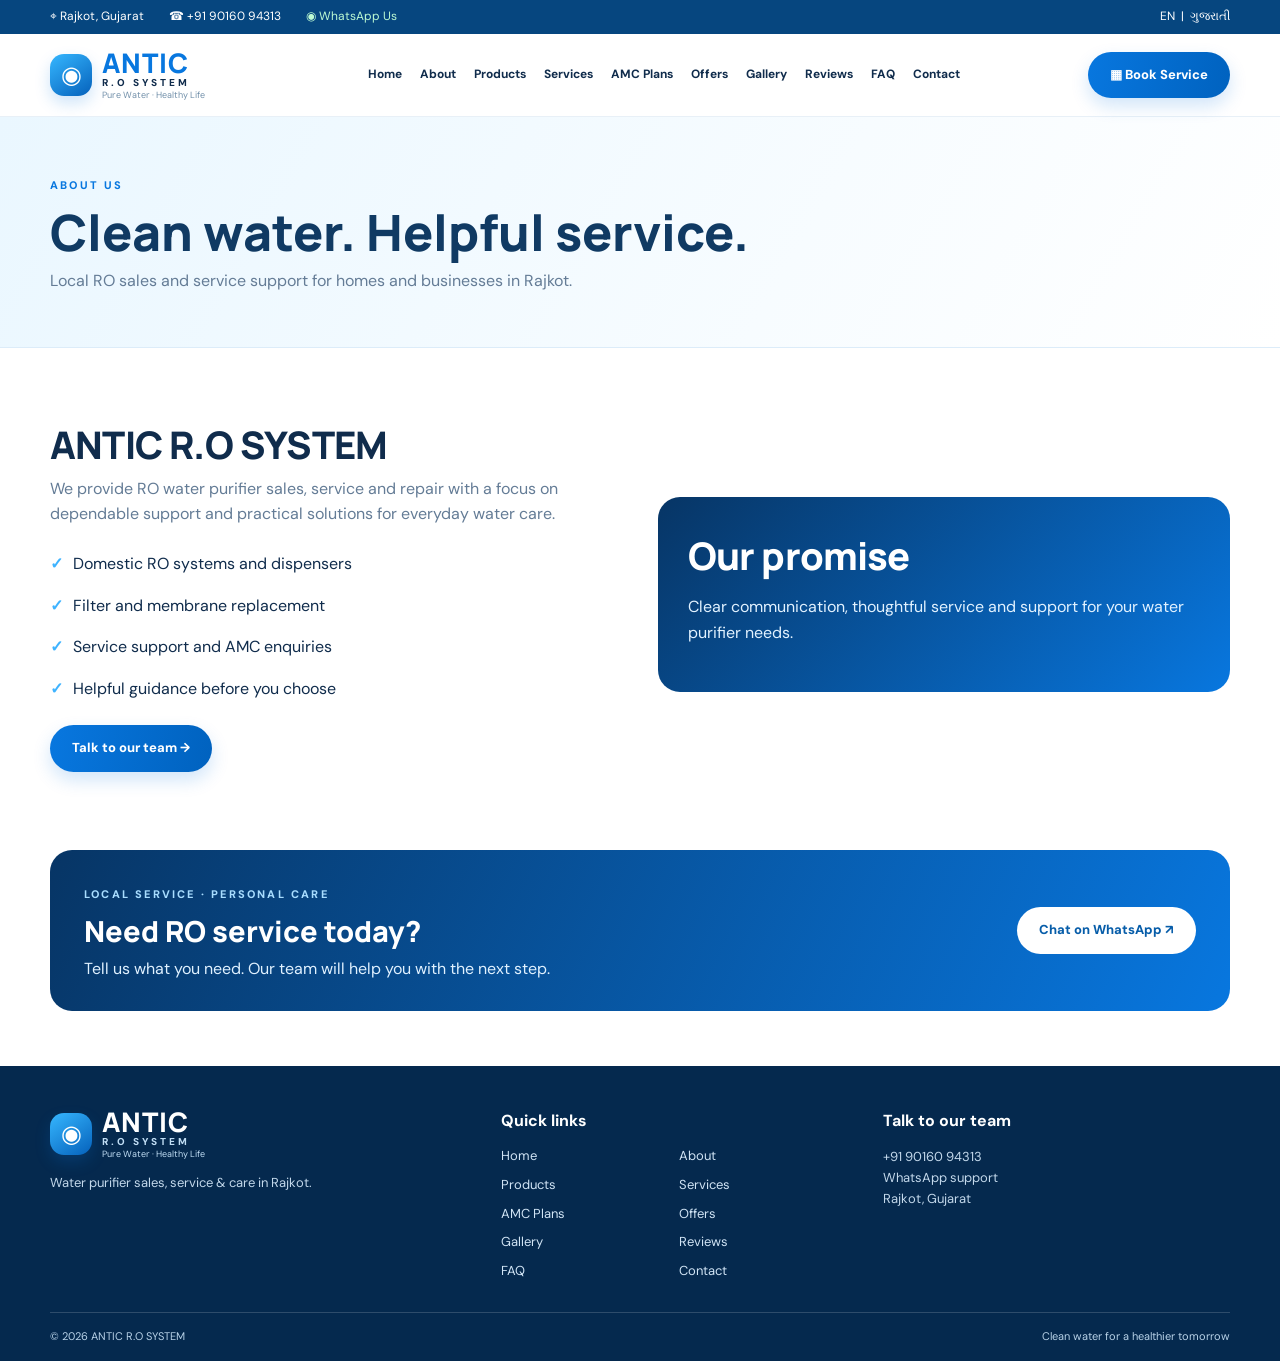
==== commit 5139d455: "Add files via upload" ====
--- a/about.html
+++ b/about.html
@@ -1,9 +1 @@
-<!doctype html>
-<html lang="en"><head><meta charset="utf-8"><meta name="viewport" content="width=device-width,initial-scale=1">
-<title>About Us | ANTIC R.O SYSTEM</title><meta name="description" content="ANTIC R.O SYSTEM - R.O sales, service and repair in Rajkot.">
-<link rel="stylesheet" href="style.css"></head><body>
-<header><div class="top"><div class="container"><a class="logo-img" href="index.html"><img src="assets/antic-ro-system-logo.png" alt="ANTIC R.O SYSTEM logo"></a><div class="topinfo"><span>📍 Rajkot</span><span>📞 90160 94313</span><span>🟢 WhatsApp</span></div></div></div>
-<nav class="nav"><div class="container"><div class="links"><a href="index.html">Home</a><a href="about.html">About</a><a href="products.html">Products</a><a href="services.html">Services</a><a href="amc.html">AMC</a><a href="offers.html">Offers</a><a href="gallery.html">Gallery</a><a href="reviews.html">Reviews</a><a href="contact.html">Contact</a></div></div></nav></header>
-<main><section class='pagehead'><div class='container'><h1>About Us</h1></div></section><section class='section'><div class='container'><div class='card'><h2>ANTIC R.O SYSTEM</h2><p>We provide R.O. water purifier sales, service and maintenance support in Rajkot. Our website is designed to make product information, service requests and contact options easy to access from mobile or computer.</p><h3>Our focus</h3><p>Reliable products, clear service communication and convenient customer support.</p></div></div></section></main>
-<footer class="footer"><div class="container"><div><a class="logo-img footer-logo" href="index.html"><img src="assets/antic-ro-system-logo.png" alt="ANTIC R.O SYSTEM logo"></a><p>R.O Sales & Service • Rajkot</p></div><div>© 2026 ANTIC R.O SYSTEM</div></div></footer>
-</body></html>+<!doctype html><html lang="en"><head><meta charset="utf-8"><meta name="viewport" content="width=device-width,initial-scale=1"><meta name="theme-color" content="#073565"><title>About Us | ANTIC R.O SYSTEM</title><meta name="description" content="ANTIC R.O SYSTEM — RO water purifier sales, service and repair in Rajkot, Gujarat."><link rel="stylesheet" href="style.css"></head><body><div class="topbar"><div class="container topbar-inner"><span>⌖ Rajkot, Gujarat</span><span>☎ <a href="tel:+919016094313">+91 90160 94313</a></span><a class="wa-mini" href="https://wa.me/919016094313">◉ WhatsApp Us</a><span class="lang">EN&nbsp; | &nbsp;ગુજરાતી</span></div></div><header class="site-header"><div class="container nav-wrap"><a class="brand" href="index.html"><span class="brand-mark">◉</span><span><b>ANTIC</b><small>R.O SYSTEM</small><em>Pure Water · Healthy Life</em></span></a><nav class="nav-links"><a href="index.html">Home</a><a href="about.html">About</a><a href="products.html">Products</a><a href="services.html">Services</a><a href="amc.html">AMC Plans</a><a href="offers.html">Offers</a><a href="gallery.html">Gallery</a><a href="reviews.html">Reviews</a><a href="faq.html">FAQ</a><a href="contact.html">Contact</a></nav><a class="btn btn-primary nav-cta" href="https://wa.me/919016094313?text=Hello%20ANTIC%20R.O%20SYSTEM%2C%20I%20want%20to%20book%20a%20service.">▦ Book Service</a></div></header><section class="pagehead"><div class="container"><span class="eyebrow">About us</span><h1>Clean water. Helpful service.</h1><p>Local RO sales and service support for homes and businesses in Rajkot.</p></div></section><section class="section"><div class="container service-split"><div><h2>ANTIC R.O SYSTEM</h2><p class="lead">We provide RO water purifier sales, service and repair with a focus on dependable support and practical solutions for everyday water care.</p><ul class="check-list"><li>Domestic RO systems and dispensers</li><li>Filter and membrane replacement</li><li>Service support and AMC enquiries</li><li>Helpful guidance before you choose</li></ul><a class="btn btn-primary" href="contact.html">Talk to our team →</a></div><div class="service-panel"><h2>Our promise</h2><p>Clear communication, thoughtful service and support for your water purifier needs.</p></div></div></section><section class="cta-band"><div><span class="eyebrow">LOCAL SERVICE · PERSONAL CARE</span><h2>Need RO service today?</h2><p>Tell us what you need. Our team will help you with the next step.</p></div><a class="btn btn-white" href="https://wa.me/919016094313">Chat on WhatsApp ↗</a></section><footer class="footer"><div class="container footer-grid"><div><a class="brand brand-footer" href="index.html"><span class="brand-mark">◉</span><span><b>ANTIC</b><small>R.O SYSTEM</small><em>Pure Water · Healthy Life</em></span></a><p>Water purifier sales, service & care in Rajkot.</p></div><div><h4>Quick links</h4><div class="footer-links"><a href="index.html">Home</a><a href="about.html">About</a><a href="products.html">Products</a><a href="services.html">Services</a><a href="amc.html">AMC Plans</a><a href="offers.html">Offers</a><a href="gallery.html">Gallery</a><a href="reviews.html">Reviews</a><a href="faq.html">FAQ</a><a href="contact.html">Contact</a></div></div><div><h4>Talk to our team</h4><p><a href="tel:+919016094313">+91 90160 94313</a><br><a href="https://wa.me/919016094313">WhatsApp support</a><br>Rajkot, Gujarat</p></div></div><div class="container copyright">© 2026 ANTIC R.O SYSTEM <span>Clean water for a healthier tomorrow</span></div></footer></body></html>
--- a/style.css
+++ b/style.css
@@ -1,5 +1,3 @@
-
-:root{--navy:#07366b;--blue:#0878df;--sky:#eaf6ff;--text:#123253;--muted:#5f7892;--white:#fff;--green:#14a86b;--line:#d9eafa;--shadow:0 14px 35px rgba(8,65,117,.10)}
-*{box-sizing:border-box}html{scroll-behavior:smooth}body{margin:0;font-family:Inter,Arial,Helvetica,sans-serif;color:var(--text);background:#fff;line-height:1.6}a{text-decoration:none;color:inherit}.container{max-width:1200px;margin:auto;padding:0 24px}.top{background:#06457f;color:#fff}.top .container{display:flex;justify-content:space-between;align-items:center;gap:20px;padding:9px 24px}.topinfo{display:flex;gap:22px;align-items:center;font-size:13px;font-weight:700}.logo-img img{width:175px;height:auto;max-height:75px;object-fit:contain;display:block}.nav{background:#fff;border-bottom:1px solid #e7f0f8;position:relative;z-index:2}.nav .container{display:flex;align-items:center;justify-content:flex-end}.links{display:flex;flex-wrap:wrap;align-items:center}.links a{padding:17px 12px;font-weight:750;font-size:13px;color:#163c63}.links a:hover{color:var(--blue);background:#f0f8ff}.hero{background:radial-gradient(circle at 76% 30%,#d8efff 0,#f0f9ff 35%,#fff 76%);padding:62px 0 55px;overflow:hidden}.hero-grid{display:grid;grid-template-columns:1.05fr .95fr;gap:36px;align-items:center}.notice{display:inline-block;background:#e3f3ff;color:#0867bd;padding:7px 13px;border-radius:30px;font-size:12px;font-weight:850;letter-spacing:1.4px;text-transform:uppercase;border:0}.hero h1{font-size:clamp(42px,5vw,65px);line-height:1.05;letter-spacing:-1.8px;margin:18px 0;color:#10385f}.hero h1 span{color:var(--blue)}.hero p{font-size:17px;color:#4d6c89;max-width:570px}.buttons{display:flex;gap:12px;flex-wrap:wrap;margin-top:25px}.btn{display:inline-flex;align-items:center;justify-content:center;gap:8px;padding:13px 22px;border-radius:30px;background:var(--blue);color:#fff;font-weight:800;box-shadow:0 7px 18px rgba(8,120,223,.18);transition:.2s}.btn:hover{transform:translateY(-2px)}.btn.green{background:#0da76a;color:#fff}.btn.outline{background:#fff;color:#0878df;border:1px solid #8ec8ff;box-shadow:none}.hero-card{position:relative;min-height:340px;border-radius:28px;background:linear-gradient(135deg,#d7efff,#fff 55%,#c6e6ff);display:grid;place-items:center;box-shadow:var(--shadow);border:1px solid #d8edff;overflow:hidden}.hero-card:before{content:"";position:absolute;width:300px;height:300px;border-radius:50%;background:#a7dcff;opacity:.45;right:-65px;top:-90px}.hero-card .drop{font-size:150px;filter:drop-shadow(0 15px 10px #8ab8d966);z-index:1}.hero-card h2,.hero-card p{position:relative;text-align:center;margin:0 15px;z-index:1}.hero-card h2{font-size:24px;color:#0a4d8c}.hero-card p{font-size:14px}.trust-row{display:flex;gap:20px;flex-wrap:wrap;margin-top:28px;font-size:12px;font-weight:800;color:#426584}.trust-row span:before{content:'✓';color:#0878df;font-size:16px;margin-right:7px}.section{padding:65px 0}.section.alt{background:#eff8ff}.title{text-align:center;margin-bottom:34px}.title h2{font-size:clamp(28px,3vw,39px);letter-spacing:-.7px;margin:0 0 7px;color:#123b64}.title p{color:var(--muted);margin:0}.grid{display:grid;grid-template-columns:repeat(3,1fr);gap:20px}.card{background:#fff;border:1px solid var(--line);border-radius:20px;padding:24px;box-shadow:0 8px 25px rgba(15,63,108,.055);transition:.2s}.card:hover{transform:translateY(-4px);box-shadow:var(--shadow)}.card h3{margin:12px 0 6px;color:#164674}.card p{color:var(--muted);margin:0}.icon{font-size:42px;width:68px;height:68px;display:grid;place-items:center;border-radius:18px;background:#eaf6ff}.price{font-size:25px;font-weight:900;color:var(--blue)}.service{display:grid;grid-template-columns:1fr 1fr;gap:30px;align-items:center}.service-box{background:linear-gradient(140deg,#063a70,#0878df);color:#fff;border-radius:24px;padding:32px;box-shadow:var(--shadow)}.service-box h3{margin-top:0}.offer{background:linear-gradient(120deg,#063b72,#0b8ce8);color:#fff;border-radius:25px;padding:38px;text-align:center;box-shadow:var(--shadow)}.offer strong{font-size:48px;display:block}.contact{display:grid;grid-template-columns:1fr 1fr;gap:25px}.contact-item{background:#fff;padding:22px;border-radius:16px;border:1px solid var(--line)}.footer{background:#062d54;color:#fff;padding:35px 0}.footer .container{display:flex;justify-content:space-between;gap:20px;flex-wrap:wrap;align-items:center}.footer-logo img{width:145px;filter:brightness(0) invert(1)}.muted{color:var(--muted)}.gallery{display:grid;grid-template-columns:repeat(3,1fr);gap:15px}.gallery div{min-height:190px;border-radius:18px;background:linear-gradient(135deg,#dcefff,#fff);display:grid;place-items:center;color:#0877df;font-weight:800;border:1px solid var(--line)}.pagehead{background:linear-gradient(120deg,#06366b,#0877df);color:#fff;padding:52px 0}.pagehead h1{font-size:clamp(34px,4vw,46px);margin:0}.notice:not(.hero .notice){padding:15px 18px;background:#eaf6ff;border-left:4px solid var(--blue);border-radius:8px}
-@media(max-width:850px){.top .container{align-items:flex-start}.topinfo{gap:10px;flex-wrap:wrap;justify-content:flex-end}.hero-grid,.service,.contact{grid-template-columns:1fr}.hero-card{min-height:260px}.grid{grid-template-columns:repeat(2,1fr)}.nav .container{justify-content:center}.links{justify-content:center}.links a{padding:11px 9px;font-size:12px}}
-@media(max-width:540px){.container{padding:0 17px}.top .container{padding:10px 17px;flex-direction:column;align-items:center}.topinfo{justify-content:center;font-size:12px}.logo-img img{width:145px;max-height:60px}.hero{padding:42px 0}.hero h1{font-size:40px;letter-spacing:-1px}.hero-card .drop{font-size:110px}.section{padding:48px 0}.grid,.gallery{grid-template-columns:1fr}.title h2{font-size:29px}.footer-logo img{width:125px}.links a{padding:9px 8px}.buttons .btn{flex:1}}
+@import url('https://fonts.googleapis.com/css2?family=DM+Sans:wght@400;500;600;700&family=Manrope:wght@400;500;600;700;800&display=swap');
+:root{--navy:#073565;--blue:#0877df;--blue2:#16a0f5;--ink:#102c4c;--muted:#647c96;--pale:#eff8ff;--line:#dcecf9;--white:#fff;--shadow:0 16px 45px rgba(17,78,130,.10)}*{box-sizing:border-box}html{scroll-behavior:smooth}body{margin:0;background:#fff;color:var(--ink);font-family:'DM Sans',Arial,sans-serif;line-height:1.6}a{color:inherit;text-decoration:none}.container{width:min(1180px,calc(100% - 42px));margin:auto}.topbar{background:#06467f;color:#fff;font-size:12px}.topbar-inner{display:flex;align-items:center;gap:25px;min-height:34px}.topbar a{color:#fff}.wa-mini{color:#bdfbd3!important}.lang{margin-left:auto}.site-header{background:#fff;border-bottom:1px solid #e8f0f7;position:sticky;top:0;z-index:20}.nav-wrap{min-height:82px;display:flex;align-items:center;gap:24px}.brand{display:flex;align-items:center;gap:10px;min-width:190px;color:var(--blue)}.brand-mark{width:42px;height:42px;border-radius:14px;background:linear-gradient(145deg,#36b7ff,#0561bb);display:grid;place-items:center;color:#fff;font-size:24px;box-shadow:0 7px 16px #0877df33}.brand b{font:800 27px/1 Manrope,sans-serif;letter-spacing:1px;display:block}.brand small{display:block;color:var(--ink);font-size:10px;font-weight:800;letter-spacing:3px;line-height:1.4}.brand em{display:block;font-style:normal;font-size:9px;color:#7290aa;line-height:1.2}.nav-links{display:flex;align-items:center;justify-content:center;gap:2px;flex:1}.nav-links a{font-size:12px;font-weight:700;padding:12px 8px;border-radius:8px;white-space:nowrap}.nav-links a:hover{color:var(--blue);background:var(--pale)}.btn{display:inline-flex;justify-content:center;align-items:center;gap:8px;border-radius:999px;padding:13px 22px;font-weight:800;font-size:13px;transition:.2s;cursor:pointer}.btn-primary{background:linear-gradient(100deg,#0877df,#0062bf);color:#fff;box-shadow:0 8px 18px #0877df30}.btn-primary:hover{transform:translateY(-2px);box-shadow:0 12px 22px #0877df40}.btn-outline{border:1px solid #0877df;color:#0877df;background:#fff}.btn-white{background:#fff;color:#075da9}.hero{overflow:hidden;background:radial-gradient(circle at 78% 20%,#d9f1ff 0,#eff9ff 33%,#fff 72%);padding:52px 0 48px}.hero-grid{display:grid;grid-template-columns:1fr 1.05fr;gap:40px;align-items:center}.eyebrow{color:#0877df;font-size:11px;font-weight:800;letter-spacing:2.2px;text-transform:uppercase}.hero h1{font:800 clamp(42px,5.2vw,68px)/1.04 Manrope,sans-serif;letter-spacing:-2.2px;margin:15px 0;color:#103a63}.hero h1 span{color:#0877df}.hero p{color:#57718a;font-size:16px;max-width:500px}.hero-actions{display:flex;gap:12px;flex-wrap:wrap;margin:25px 0}.trust-row{display:flex;gap:18px;flex-wrap:wrap;font-size:12px;font-weight:700;color:#315b7f}.trust-row span:before{content:'✓';color:#0877df;font-weight:900;margin-right:6px}.hero-image{position:relative;min-height:340px;border-radius:26px;background:linear-gradient(135deg,#cdeeff,#f8fcff);overflow:hidden;box-shadow:var(--shadow);display:grid;place-items:center}.hero-image img{width:100%;height:100%;min-height:340px;object-fit:cover;position:absolute;inset:0}.image-note{position:absolute;bottom:20px;left:20px;background:#fff;color:#174a76;border-radius:10px;padding:10px 14px;font-size:12px;font-weight:800;box-shadow:var(--shadow)}.section{padding:68px 0}.section-soft{background:var(--pale)}.section-head{display:flex;align-items:end;justify-content:space-between;gap:24px;margin-bottom:27px}.section-head h2,.section h2{font:800 clamp(28px,3vw,38px)/1.2 Manrope,sans-serif;letter-spacing:-.8px;margin:6px 0 8px}.section-head p,.lead{color:var(--muted);margin:0}.grid{display:grid;grid-template-columns:repeat(3,1fr);gap:18px}.grid-4{grid-template-columns:repeat(4,1fr)}.card{background:#fff;border:1px solid var(--line);border-radius:18px;padding:23px;box-shadow:0 6px 24px #124c7d08;transition:.2s}.card:hover{transform:translateY(-3px);box-shadow:var(--shadow)}.card h3{font:800 17px Manrope,sans-serif;margin:12px 0 7px}.card p{color:var(--muted);font-size:14px;margin:0 0 15px}.icon{width:48px;height:48px;border-radius:14px;background:#e6f5ff;color:#0877df;display:grid;place-items:center;font-size:24px}.text-link{color:#0877df;font-size:13px;font-weight:800}.product-visual{height:150px;border-radius:13px;background:linear-gradient(145deg,#edf8ff,#d6efff);display:grid;place-items:center;font-size:70px;margin-bottom:16px}.service-split{display:grid;grid-template-columns:1fr 1fr;gap:35px;align-items:center}.service-panel{background:linear-gradient(135deg,#073565,#0877df);color:#fff;border-radius:22px;padding:30px}.service-panel p{color:#e2f2ff}.check-list{padding:0;list-style:none}.check-list li{padding:8px 0}.check-list li:before{content:'✓';color:#3eb3ff;font-weight:900;margin-right:10px}.offer-panel{background:linear-gradient(115deg,#06457e,#0789e8);color:#fff;border-radius:24px;padding:34px;display:flex;align-items:center;justify-content:space-between;gap:20px}.offer-panel h2{margin:0}.offer-price{font:800 42px Manrope}.pagehead{padding:54px 0;background:linear-gradient(120deg,#eaf7ff,#fff);border-bottom:1px solid var(--line)}.pagehead h1{font:800 clamp(36px,4vw,50px)/1.1 Manrope;margin:8px 0;color:#103a63}.pagehead p{margin:0;color:var(--muted)}.contact-grid{display:grid;grid-template-columns:repeat(3,1fr);gap:18px}.contact-item{border:1px solid var(--line);border-radius:18px;padding:24px;background:#fff}.gallery{display:grid;grid-template-columns:repeat(3,1fr);gap:16px}.gallery div{height:200px;border-radius:18px;background:linear-gradient(145deg,#d9f2ff,#f9fdff);display:grid;place-items:center;color:#0877df;font-weight:800}.review-stars{color:#f4a51c;letter-spacing:2px}.faq details{border:1px solid var(--line);border-radius:12px;padding:17px 20px;margin:10px 0;background:#fff}.faq summary{font-weight:800;cursor:pointer}.faq details p{color:var(--muted)}.cta-band{margin:10px auto 0;width:min(1180px,calc(100% - 42px));padding:30px 34px;border-radius:22px;background:linear-gradient(115deg,#073565,#0877df);color:#fff;display:flex;align-items:center;justify-content:space-between;gap:24px}.cta-band .eyebrow{color:#a8ddff}.cta-band h2{font:800 29px Manrope;margin:5px 0}.cta-band p{color:#e0f1ff;margin:0}.footer{background:#05294e;color:#fff;margin-top:55px;padding:42px 0 0}.footer-grid{display:grid;grid-template-columns:1.2fr 1fr 1fr;gap:35px;padding-bottom:30px}.brand-footer{color:#fff}.brand-footer small,.brand-footer em{color:#c0ddf4}.footer p{color:#c3d8eb;font-size:13px}.footer h4{margin:0 0 12px}.footer-links{display:grid;grid-template-columns:repeat(2,1fr);gap:8px;font-size:13px;color:#d1e4f5}.copyright{border-top:1px solid #ffffff2a;padding:15px 0;display:flex;justify-content:space-between;gap:15px;font-size:11px;color:#b8d2e8}.muted{color:var(--muted)}
+@media(max-width:1050px){.nav-wrap{flex-wrap:wrap;padding-top:12px;padding-bottom:12px}.nav-links{order:3;flex-basis:100%;overflow-x:auto;justify-content:flex-start}.nav-links a{padding:10px}.nav-cta{margin-left:auto}.grid-4{grid-template-columns:repeat(2,1fr)}}@media(max-width:700px){.container{width:min(100% - 28px,1180px)}.topbar-inner{gap:12px;flex-wrap:wrap;padding:8px 0}.topbar-inner>span:first-child{display:none}.lang{margin-left:auto}.brand{min-width:0}.brand b{font-size:23px}.brand-mark{width:36px;height:36px}.nav-cta{padding:10px 13px;font-size:11px}.hero{padding:38px 0}.hero-grid,.service-split{grid-template-columns:1fr;gap:25px}.hero h1{font-size:44px}.hero-image,.hero-image img{min-height:260px}.section{padding:48px 0}.section-head{align-items:start;flex-direction:column}.grid,.grid-4,.contact-grid,.gallery{grid-template-columns:1fr}.offer-panel,.cta-band{align-items:flex-start;flex-direction:column;padding:25px}.footer-grid{grid-template-columns:1fr;gap:22px}.copyright{flex-direction:column}.pagehead{padding:38px 0}.contact-grid{gap:12px}}
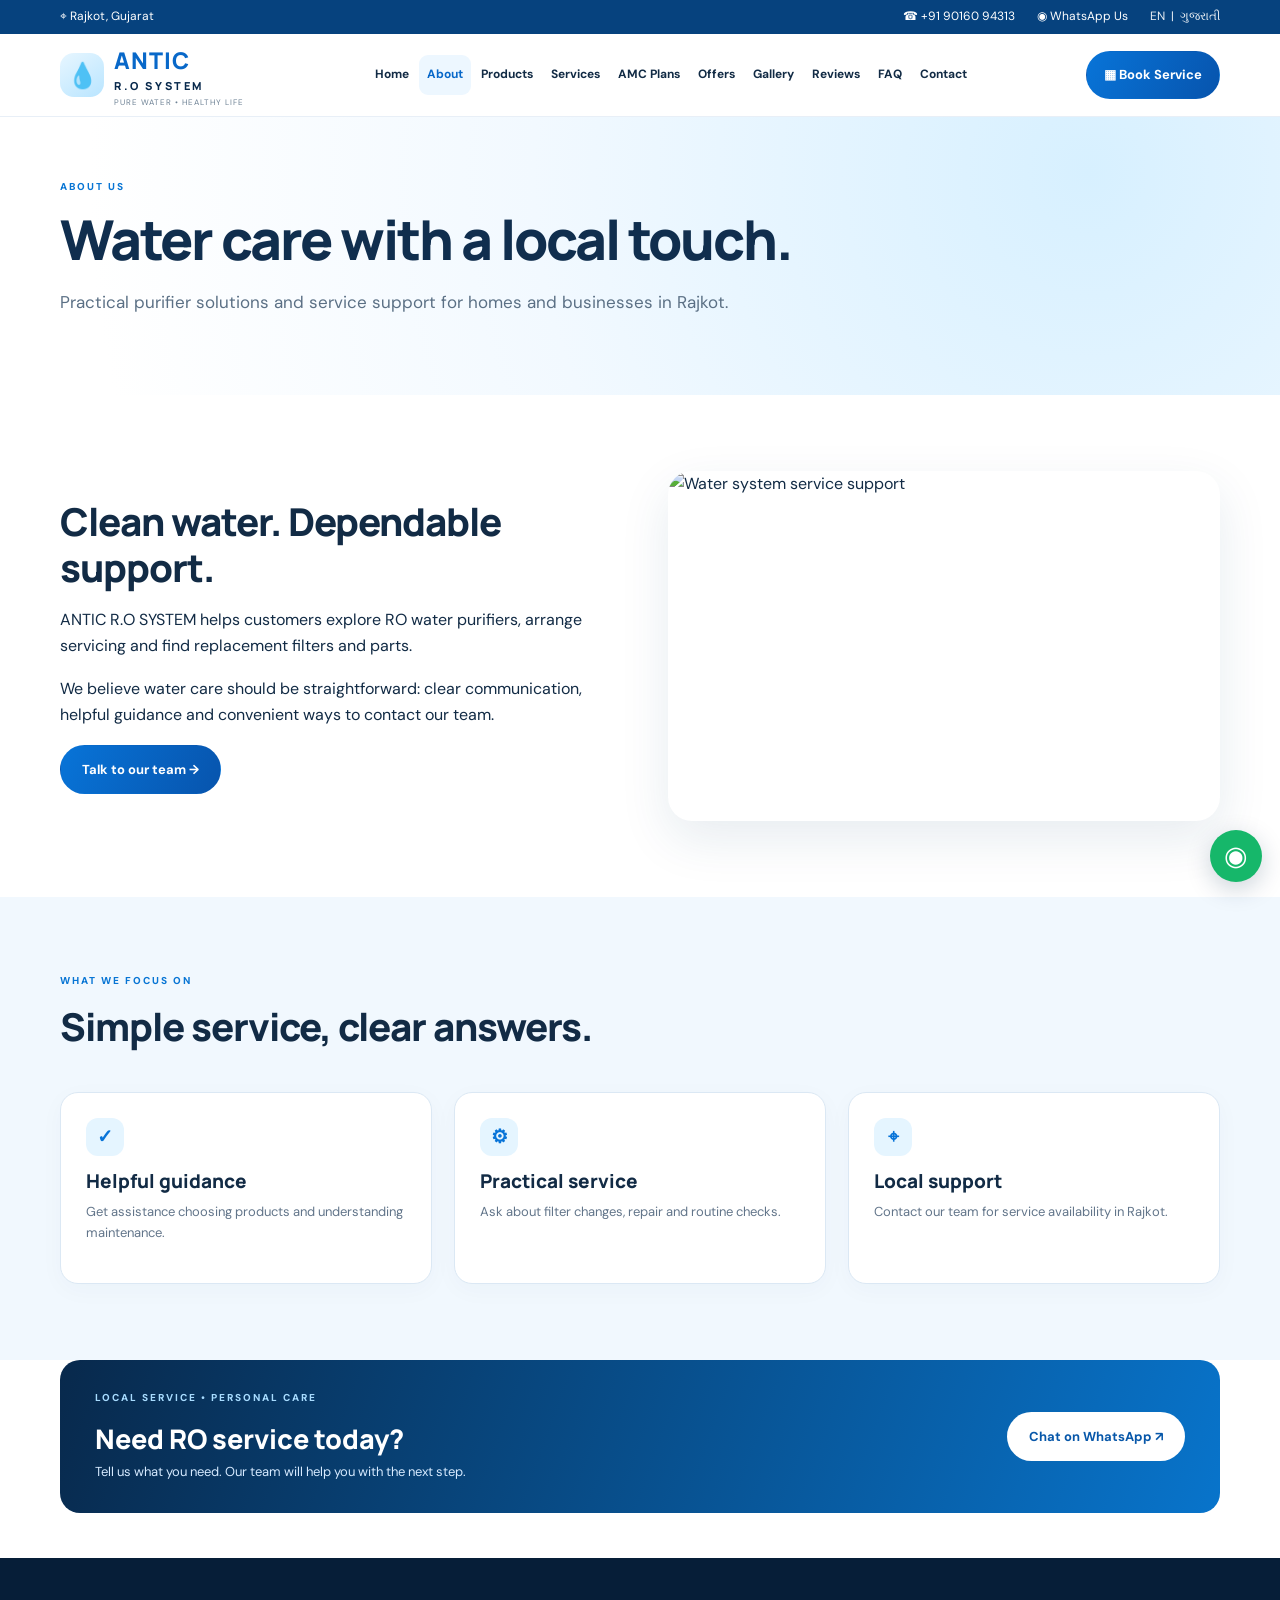
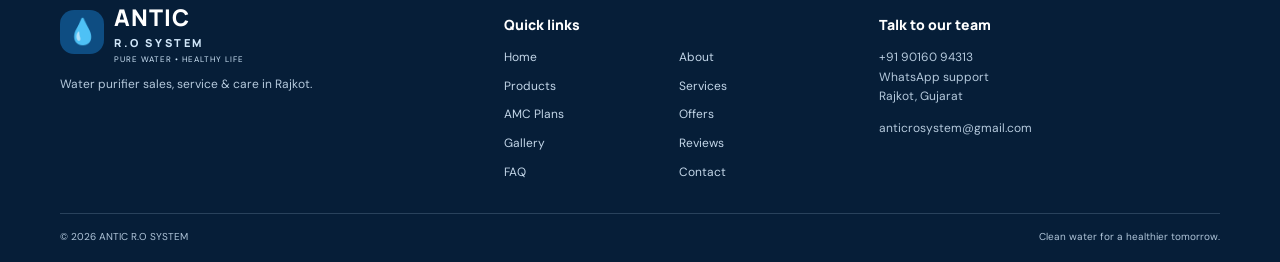
==== commit 9011dfc7: "Add files via upload" ====
--- a/about.html
+++ b/about.html
@@ -1 +1 @@
-<!doctype html><html lang="en"><head><meta charset="utf-8"><meta name="viewport" content="width=device-width,initial-scale=1"><meta name="theme-color" content="#073565"><title>About Us | ANTIC R.O SYSTEM</title><meta name="description" content="ANTIC R.O SYSTEM — RO water purifier sales, service and repair in Rajkot, Gujarat."><link rel="stylesheet" href="style.css"></head><body><div class="topbar"><div class="container topbar-inner"><span>⌖ Rajkot, Gujarat</span><span>☎ <a href="tel:+919016094313">+91 90160 94313</a></span><a class="wa-mini" href="https://wa.me/919016094313">◉ WhatsApp Us</a><span class="lang">EN&nbsp; | &nbsp;ગુજરાતી</span></div></div><header class="site-header"><div class="container nav-wrap"><a class="brand" href="index.html"><span class="brand-mark">◉</span><span><b>ANTIC</b><small>R.O SYSTEM</small><em>Pure Water · Healthy Life</em></span></a><nav class="nav-links"><a href="index.html">Home</a><a href="about.html">About</a><a href="products.html">Products</a><a href="services.html">Services</a><a href="amc.html">AMC Plans</a><a href="offers.html">Offers</a><a href="gallery.html">Gallery</a><a href="reviews.html">Reviews</a><a href="faq.html">FAQ</a><a href="contact.html">Contact</a></nav><a class="btn btn-primary nav-cta" href="https://wa.me/919016094313?text=Hello%20ANTIC%20R.O%20SYSTEM%2C%20I%20want%20to%20book%20a%20service.">▦ Book Service</a></div></header><section class="pagehead"><div class="container"><span class="eyebrow">About us</span><h1>Clean water. Helpful service.</h1><p>Local RO sales and service support for homes and businesses in Rajkot.</p></div></section><section class="section"><div class="container service-split"><div><h2>ANTIC R.O SYSTEM</h2><p class="lead">We provide RO water purifier sales, service and repair with a focus on dependable support and practical solutions for everyday water care.</p><ul class="check-list"><li>Domestic RO systems and dispensers</li><li>Filter and membrane replacement</li><li>Service support and AMC enquiries</li><li>Helpful guidance before you choose</li></ul><a class="btn btn-primary" href="contact.html">Talk to our team →</a></div><div class="service-panel"><h2>Our promise</h2><p>Clear communication, thoughtful service and support for your water purifier needs.</p></div></div></section><section class="cta-band"><div><span class="eyebrow">LOCAL SERVICE · PERSONAL CARE</span><h2>Need RO service today?</h2><p>Tell us what you need. Our team will help you with the next step.</p></div><a class="btn btn-white" href="https://wa.me/919016094313">Chat on WhatsApp ↗</a></section><footer class="footer"><div class="container footer-grid"><div><a class="brand brand-footer" href="index.html"><span class="brand-mark">◉</span><span><b>ANTIC</b><small>R.O SYSTEM</small><em>Pure Water · Healthy Life</em></span></a><p>Water purifier sales, service & care in Rajkot.</p></div><div><h4>Quick links</h4><div class="footer-links"><a href="index.html">Home</a><a href="about.html">About</a><a href="products.html">Products</a><a href="services.html">Services</a><a href="amc.html">AMC Plans</a><a href="offers.html">Offers</a><a href="gallery.html">Gallery</a><a href="reviews.html">Reviews</a><a href="faq.html">FAQ</a><a href="contact.html">Contact</a></div></div><div><h4>Talk to our team</h4><p><a href="tel:+919016094313">+91 90160 94313</a><br><a href="https://wa.me/919016094313">WhatsApp support</a><br>Rajkot, Gujarat</p></div></div><div class="container copyright">© 2026 ANTIC R.O SYSTEM <span>Clean water for a healthier tomorrow</span></div></footer></body></html>+<!doctype html><html lang="en"><head><meta charset="utf-8"><meta name="viewport" content="width=device-width,initial-scale=1"><meta name="description" content="RO water purifier sales, service and repair in Rajkot."><meta name="theme-color" content="#0756a5"><title>About ANTIC R.O SYSTEM | ANTIC R.O SYSTEM</title><link rel="preconnect" href="https://images.unsplash.com"><link rel="stylesheet" href="style.css"></head><body><div class="topbar"><div class="container topbar-inner"><span>⌖ Rajkot, Gujarat</span><div><a href="tel:+919016094313">☎ +91 90160 94313</a><a href="https://wa.me/919016094313" target="_blank" rel="noopener">◉ WhatsApp Us</a><span class="language">EN&nbsp; | &nbsp;ગુજરાતી</span></div></div></div><header class="site-header"><div class="container nav-wrap"><a class="brand" href="index.html"><span class="brand-mark">💧</span><span><b>ANTIC</b><strong>R.O SYSTEM</strong><small>PURE WATER • HEALTHY LIFE</small></span></a><button class="menu-toggle" aria-label="Toggle navigation" aria-expanded="false" onclick="document.querySelector('.nav-links').classList.toggle('open');this.setAttribute('aria-expanded',this.getAttribute('aria-expanded')==='true'?'false':'true')">☰</button><nav class="nav-links"><a class="" href="index.html">Home</a><a class="active" href="about.html">About</a><a class="" href="products.html">Products</a><a class="" href="services.html">Services</a><a class="" href="amc.html">AMC Plans</a><a class="" href="offers.html">Offers</a><a class="" href="gallery.html">Gallery</a><a class="" href="reviews.html">Reviews</a><a class="" href="faq.html">FAQ</a><a class="" href="contact.html">Contact</a></nav><a class="btn btn-primary nav-cta" href="contact.html#book">▦ Book Service</a></div></header><main><section class="page-hero"><div class="container"><span class="eyebrow">ABOUT US</span><h1>Water care with a local touch.</h1><p>Practical purifier solutions and service support for homes and businesses in Rajkot.</p></div></section><section class="section"><div class="container split"><div><h2>Clean water. Dependable support.</h2><p>ANTIC R.O SYSTEM helps customers explore RO water purifiers, arrange servicing and find replacement filters and parts.</p><p>We believe water care should be straightforward: clear communication, helpful guidance and convenient ways to contact our team.</p><a class="btn btn-primary" href="contact.html">Talk to our team →</a></div><img class="rounded-photo" src="https://images.unsplash.com/photo-1581092921461-eab62e97a780?auto=format&fit=crop&w=800&q=80" alt="Water system service support"></div></section><section class="section soft"><div class="container"><div class="section-heading"><div><span class="eyebrow">WHAT WE FOCUS ON</span><h2>Simple service, clear answers.</h2></div></div><div class="grid3"><article class="info-card"><span class="mini-icon">✓</span><h3>Helpful guidance</h3><p>Get assistance choosing products and understanding maintenance.</p></article><article class="info-card"><span class="mini-icon">⚙</span><h3>Practical service</h3><p>Ask about filter changes, repair and routine checks.</p></article><article class="info-card"><span class="mini-icon">⌖</span><h3>Local support</h3><p>Contact our team for service availability in Rajkot.</p></article></div></div></section></main><section class="cta-band"><div><span class="eyebrow">LOCAL SERVICE • PERSONAL CARE</span><h2>Need RO service today?</h2><p>Tell us what you need. Our team will help you with the next step.</p></div><a class="btn btn-white" href="https://wa.me/919016094313" target="_blank" rel="noopener">Chat on WhatsApp ↗</a></section><footer class="footer"><div class="container footer-grid"><div><a class="brand brand-light" href="index.html"><span class="brand-mark">💧</span><span><b>ANTIC</b><strong>R.O SYSTEM</strong><small>PURE WATER • HEALTHY LIFE</small></span></a><p>Water purifier sales, service & care in Rajkot.</p></div><div><h3>Quick links</h3><div class="footer-links"><a href="index.html">Home</a><a href="about.html">About</a><a href="products.html">Products</a><a href="services.html">Services</a><a href="amc.html">AMC Plans</a><a href="offers.html">Offers</a><a href="gallery.html">Gallery</a><a href="reviews.html">Reviews</a><a href="faq.html">FAQ</a><a href="contact.html">Contact</a></div></div><div><h3>Talk to our team</h3><p><a href="tel:+919016094313">+91 90160 94313</a><br><a href="https://wa.me/919016094313">WhatsApp support</a><br>Rajkot, Gujarat</p><p><a href="mailto:anticrosystem@gmail.com">anticrosystem@gmail.com</a></p></div></div><div class="container copyright">© 2026 ANTIC R.O SYSTEM <span>Clean water for a healthier tomorrow.</span></div></footer><a class="floating-wa" href="https://wa.me/919016094313" aria-label="Chat on WhatsApp" target="_blank" rel="noopener">◉</a><script src="script.js"></script></body></html>
--- a/style.css
+++ b/style.css
@@ -1,3 +1,5 @@
 @import url('https://fonts.googleapis.com/css2?family=DM+Sans:wght@400;500;600;700&family=Manrope:wght@400;500;600;700;800&display=swap');
-:root{--navy:#073565;--blue:#0877df;--blue2:#16a0f5;--ink:#102c4c;--muted:#647c96;--pale:#eff8ff;--line:#dcecf9;--white:#fff;--shadow:0 16px 45px rgba(17,78,130,.10)}*{box-sizing:border-box}html{scroll-behavior:smooth}body{margin:0;background:#fff;color:var(--ink);font-family:'DM Sans',Arial,sans-serif;line-height:1.6}a{color:inherit;text-decoration:none}.container{width:min(1180px,calc(100% - 42px));margin:auto}.topbar{background:#06467f;color:#fff;font-size:12px}.topbar-inner{display:flex;align-items:center;gap:25px;min-height:34px}.topbar a{color:#fff}.wa-mini{color:#bdfbd3!important}.lang{margin-left:auto}.site-header{background:#fff;border-bottom:1px solid #e8f0f7;position:sticky;top:0;z-index:20}.nav-wrap{min-height:82px;display:flex;align-items:center;gap:24px}.brand{display:flex;align-items:center;gap:10px;min-width:190px;color:var(--blue)}.brand-mark{width:42px;height:42px;border-radius:14px;background:linear-gradient(145deg,#36b7ff,#0561bb);display:grid;place-items:center;color:#fff;font-size:24px;box-shadow:0 7px 16px #0877df33}.brand b{font:800 27px/1 Manrope,sans-serif;letter-spacing:1px;display:block}.brand small{display:block;color:var(--ink);font-size:10px;font-weight:800;letter-spacing:3px;line-height:1.4}.brand em{display:block;font-style:normal;font-size:9px;color:#7290aa;line-height:1.2}.nav-links{display:flex;align-items:center;justify-content:center;gap:2px;flex:1}.nav-links a{font-size:12px;font-weight:700;padding:12px 8px;border-radius:8px;white-space:nowrap}.nav-links a:hover{color:var(--blue);background:var(--pale)}.btn{display:inline-flex;justify-content:center;align-items:center;gap:8px;border-radius:999px;padding:13px 22px;font-weight:800;font-size:13px;transition:.2s;cursor:pointer}.btn-primary{background:linear-gradient(100deg,#0877df,#0062bf);color:#fff;box-shadow:0 8px 18px #0877df30}.btn-primary:hover{transform:translateY(-2px);box-shadow:0 12px 22px #0877df40}.btn-outline{border:1px solid #0877df;color:#0877df;background:#fff}.btn-white{background:#fff;color:#075da9}.hero{overflow:hidden;background:radial-gradient(circle at 78% 20%,#d9f1ff 0,#eff9ff 33%,#fff 72%);padding:52px 0 48px}.hero-grid{display:grid;grid-template-columns:1fr 1.05fr;gap:40px;align-items:center}.eyebrow{color:#0877df;font-size:11px;font-weight:800;letter-spacing:2.2px;text-transform:uppercase}.hero h1{font:800 clamp(42px,5.2vw,68px)/1.04 Manrope,sans-serif;letter-spacing:-2.2px;margin:15px 0;color:#103a63}.hero h1 span{color:#0877df}.hero p{color:#57718a;font-size:16px;max-width:500px}.hero-actions{display:flex;gap:12px;flex-wrap:wrap;margin:25px 0}.trust-row{display:flex;gap:18px;flex-wrap:wrap;font-size:12px;font-weight:700;color:#315b7f}.trust-row span:before{content:'✓';color:#0877df;font-weight:900;margin-right:6px}.hero-image{position:relative;min-height:340px;border-radius:26px;background:linear-gradient(135deg,#cdeeff,#f8fcff);overflow:hidden;box-shadow:var(--shadow);display:grid;place-items:center}.hero-image img{width:100%;height:100%;min-height:340px;object-fit:cover;position:absolute;inset:0}.image-note{position:absolute;bottom:20px;left:20px;background:#fff;color:#174a76;border-radius:10px;padding:10px 14px;font-size:12px;font-weight:800;box-shadow:var(--shadow)}.section{padding:68px 0}.section-soft{background:var(--pale)}.section-head{display:flex;align-items:end;justify-content:space-between;gap:24px;margin-bottom:27px}.section-head h2,.section h2{font:800 clamp(28px,3vw,38px)/1.2 Manrope,sans-serif;letter-spacing:-.8px;margin:6px 0 8px}.section-head p,.lead{color:var(--muted);margin:0}.grid{display:grid;grid-template-columns:repeat(3,1fr);gap:18px}.grid-4{grid-template-columns:repeat(4,1fr)}.card{background:#fff;border:1px solid var(--line);border-radius:18px;padding:23px;box-shadow:0 6px 24px #124c7d08;transition:.2s}.card:hover{transform:translateY(-3px);box-shadow:var(--shadow)}.card h3{font:800 17px Manrope,sans-serif;margin:12px 0 7px}.card p{color:var(--muted);font-size:14px;margin:0 0 15px}.icon{width:48px;height:48px;border-radius:14px;background:#e6f5ff;color:#0877df;display:grid;place-items:center;font-size:24px}.text-link{color:#0877df;font-size:13px;font-weight:800}.product-visual{height:150px;border-radius:13px;background:linear-gradient(145deg,#edf8ff,#d6efff);display:grid;place-items:center;font-size:70px;margin-bottom:16px}.service-split{display:grid;grid-template-columns:1fr 1fr;gap:35px;align-items:center}.service-panel{background:linear-gradient(135deg,#073565,#0877df);color:#fff;border-radius:22px;padding:30px}.service-panel p{color:#e2f2ff}.check-list{padding:0;list-style:none}.check-list li{padding:8px 0}.check-list li:before{content:'✓';color:#3eb3ff;font-weight:900;margin-right:10px}.offer-panel{background:linear-gradient(115deg,#06457e,#0789e8);color:#fff;border-radius:24px;padding:34px;display:flex;align-items:center;justify-content:space-between;gap:20px}.offer-panel h2{margin:0}.offer-price{font:800 42px Manrope}.pagehead{padding:54px 0;background:linear-gradient(120deg,#eaf7ff,#fff);border-bottom:1px solid var(--line)}.pagehead h1{font:800 clamp(36px,4vw,50px)/1.1 Manrope;margin:8px 0;color:#103a63}.pagehead p{margin:0;color:var(--muted)}.contact-grid{display:grid;grid-template-columns:repeat(3,1fr);gap:18px}.contact-item{border:1px solid var(--line);border-radius:18px;padding:24px;background:#fff}.gallery{display:grid;grid-template-columns:repeat(3,1fr);gap:16px}.gallery div{height:200px;border-radius:18px;background:linear-gradient(145deg,#d9f2ff,#f9fdff);display:grid;place-items:center;color:#0877df;font-weight:800}.review-stars{color:#f4a51c;letter-spacing:2px}.faq details{border:1px solid var(--line);border-radius:12px;padding:17px 20px;margin:10px 0;background:#fff}.faq summary{font-weight:800;cursor:pointer}.faq details p{color:var(--muted)}.cta-band{margin:10px auto 0;width:min(1180px,calc(100% - 42px));padding:30px 34px;border-radius:22px;background:linear-gradient(115deg,#073565,#0877df);color:#fff;display:flex;align-items:center;justify-content:space-between;gap:24px}.cta-band .eyebrow{color:#a8ddff}.cta-band h2{font:800 29px Manrope;margin:5px 0}.cta-band p{color:#e0f1ff;margin:0}.footer{background:#05294e;color:#fff;margin-top:55px;padding:42px 0 0}.footer-grid{display:grid;grid-template-columns:1.2fr 1fr 1fr;gap:35px;padding-bottom:30px}.brand-footer{color:#fff}.brand-footer small,.brand-footer em{color:#c0ddf4}.footer p{color:#c3d8eb;font-size:13px}.footer h4{margin:0 0 12px}.footer-links{display:grid;grid-template-columns:repeat(2,1fr);gap:8px;font-size:13px;color:#d1e4f5}.copyright{border-top:1px solid #ffffff2a;padding:15px 0;display:flex;justify-content:space-between;gap:15px;font-size:11px;color:#b8d2e8}.muted{color:var(--muted)}
-@media(max-width:1050px){.nav-wrap{flex-wrap:wrap;padding-top:12px;padding-bottom:12px}.nav-links{order:3;flex-basis:100%;overflow-x:auto;justify-content:flex-start}.nav-links a{padding:10px}.nav-cta{margin-left:auto}.grid-4{grid-template-columns:repeat(2,1fr)}}@media(max-width:700px){.container{width:min(100% - 28px,1180px)}.topbar-inner{gap:12px;flex-wrap:wrap;padding:8px 0}.topbar-inner>span:first-child{display:none}.lang{margin-left:auto}.brand{min-width:0}.brand b{font-size:23px}.brand-mark{width:36px;height:36px}.nav-cta{padding:10px 13px;font-size:11px}.hero{padding:38px 0}.hero-grid,.service-split{grid-template-columns:1fr;gap:25px}.hero h1{font-size:44px}.hero-image,.hero-image img{min-height:260px}.section{padding:48px 0}.section-head{align-items:start;flex-direction:column}.grid,.grid-4,.contact-grid,.gallery{grid-template-columns:1fr}.offer-panel,.cta-band{align-items:flex-start;flex-direction:column;padding:25px}.footer-grid{grid-template-columns:1fr;gap:22px}.copyright{flex-direction:column}.pagehead{padding:38px 0}.contact-grid{gap:12px}}+:root{--navy:#08294c;--blue:#0868c9;--blue2:#0a8ce5;--pale:#edf7ff;--ink:#122b45;--muted:#62758a;--line:#dbe8f4;--white:#fff;--green:#18a968;--shadow:0 18px 50px rgba(15,66,110,.10)}*{box-sizing:border-box}html{scroll-behavior:smooth;scroll-padding-top:100px}body{margin:0;background:#fff;color:var(--ink);font-family:'DM Sans',Arial,sans-serif;line-height:1.65}a{color:inherit;text-decoration:none}img{max-width:100%;display:block}.container{width:min(1160px,calc(100% - 42px));margin-inline:auto}.topbar{background:#06427e;color:#fff;font-size:12px}.topbar-inner,.topbar-inner>div{display:flex;align-items:center;justify-content:space-between;gap:22px}.topbar-inner{min-height:34px}.topbar a{color:#fff}.topbar-inner>div{gap:22px}.language{opacity:.9}.site-header{position:sticky;top:0;z-index:20;background:rgba(255,255,255,.96);backdrop-filter:blur(14px);border-bottom:1px solid #e8eff7}.nav-wrap{min-height:82px;display:flex;align-items:center;gap:24px}.brand{display:flex;align-items:center;gap:10px;min-width:195px;color:#0868c9;line-height:1}.brand-mark{width:44px;height:44px;display:grid;place-items:center;border-radius:14px;background:linear-gradient(145deg,#e7f6ff,#b9e5ff);font-size:25px}.brand b,.brand strong,.brand small{display:block}.brand b{font:800 23px Manrope,sans-serif;letter-spacing:1px}.brand strong{font:800 11px Manrope,sans-serif;letter-spacing:2.6px;color:var(--navy);margin-top:2px}.brand small{font-size:8px;letter-spacing:1px;color:#6e8295;margin-top:5px}.nav-links{display:flex;align-items:center;justify-content:center;gap:2px;flex:1}.nav-links a{padding:10px 8px;border-radius:9px;font-size:12px;font-weight:700;white-space:nowrap}.nav-links a:hover,.nav-links a.active{color:var(--blue);background:#edf7ff}.btn{display:inline-flex;align-items:center;justify-content:center;gap:8px;border:1px solid transparent;border-radius:999px;padding:13px 21px;font-weight:700;font-size:13px;transition:transform .2s,box-shadow .2s}.btn:hover{transform:translateY(-2px);box-shadow:0 8px 22px #0a68c92a}.btn-primary{background:linear-gradient(115deg,#0874d8,#0754ad);color:#fff}.btn-outline{border-color:#8cbbe9;color:#0757a9;background:#fff}.btn-white{background:#fff;color:#0757a9}.nav-cta{white-space:nowrap;padding:12px 17px}.menu-toggle{display:none}.hero{background:radial-gradient(circle at 80% 15%,#dff4ff 0,#f1f9ff 33%,#fff 73%);overflow:hidden;padding:58px 0 65px}.hero-grid{display:grid;grid-template-columns:1fr 1.02fr;gap:45px;align-items:center}.eyebrow{display:block;font-size:10px;letter-spacing:2px;font-weight:800;color:#0875d4;margin-bottom:14px}.hero h1,.page-hero h1{font:800 clamp(42px,5vw,65px)/1.07 Manrope,sans-serif;letter-spacing:-2px;margin:0 0 20px;color:#102e4e}.hero h1 em{font-style:normal;color:#0875d4}.hero-copy>p,.page-hero p{font-size:17px;color:#5b7085;max-width:530px}.buttons{display:flex;gap:12px;flex-wrap:wrap;margin-top:26px}.trust-row{display:flex;gap:16px;flex-wrap:wrap;margin-top:28px;color:#44627e;font-size:11px;font-weight:700}.hero-visual{height:405px;position:relative;border-radius:28px;overflow:hidden;background:linear-gradient(145deg,#d9f2ff,#a7dfff 55%,#f6fbff);box-shadow:var(--shadow)}.hero-visual>img{width:100%;height:100%;object-fit:cover}.hero-visual:after{content:'';position:absolute;inset:0;background:linear-gradient(90deg,#fff0, #064d7d08)}.image-note{position:absolute;bottom:20px;left:20px;background:#ffffffed;padding:11px 15px;border-radius:9px;font-size:11px;font-weight:700;box-shadow:0 5px 20px #143b5b18;z-index:1}.hero-sticker{position:absolute;right:20px;top:22px;background:#fff;color:#0a5eae;border-radius:17px;padding:14px 17px;box-shadow:var(--shadow);display:flex;flex-direction:column;z-index:1;transform:rotate(2deg)}.hero-sticker b{font:800 18px Manrope}.hero-sticker span{font-size:11px}.section{padding:76px 0}.soft{background:#f1f8fe}.section-heading{display:flex;justify-content:space-between;align-items:end;gap:25px;margin-bottom:30px}.section-heading h2,.split h2,.blue-panel h2,.offer-banner h2{font:800 clamp(28px,3vw,39px)/1.2 Manrope,sans-serif;letter-spacing:-1px;margin:0 0 12px}.section-heading>p{max-width:440px;color:var(--muted);margin:0}.solution-grid{display:grid;grid-template-columns:repeat(3,1fr);gap:22px}.solution-card{border:1px solid var(--line);border-radius:19px;overflow:hidden;background:#fff;transition:transform .25s,box-shadow .25s}.solution-card:hover,.product-card:hover{transform:translateY(-4px);box-shadow:var(--shadow)}.solution-card>img{width:100%;height:180px;object-fit:cover;background:#e5f5ff}.solution-card>div{padding:22px}.mini-icon{display:grid;place-items:center;width:38px;height:38px;border-radius:12px;background:#e5f5ff;color:#0874d8;font-size:19px;font-weight:800}.solution-card h3,.product-card h3,.info-card h3,.contact-card h3{font:800 19px Manrope;margin:12px 0 7px}.solution-card p,.product-card p,.info-card p{font-size:13px;color:var(--muted);margin:0 0 14px}.solution-card b,.text-link,.product-card a:not(.btn){color:#0868c9;font-size:12px;font-weight:800}.split{display:grid;grid-template-columns:1fr 1fr;gap:55px;align-items:center}.split>p{color:var(--muted)}.check-list{list-style:none;padding:0;margin:20px 0 26px}.check-list li{margin:12px 0;color:#3e5d78;font-size:14px}.check-list li:before{content:'✓';display:inline-grid;place-items:center;width:22px;height:22px;margin-right:10px;border-radius:50%;background:#dff4e9;color:#07884e;font-weight:900}.blue-panel{padding:36px;border-radius:23px;background:linear-gradient(135deg,#08294c,#0873cf);color:#fff;box-shadow:var(--shadow)}.blue-panel .eyebrow{color:#9bd8ff}.blue-panel h2{color:#fff}.blue-panel p{color:#d2e9ff;font-size:14px}.product-grid{display:grid;grid-template-columns:repeat(3,1fr);gap:22px}.product-grid-large{grid-template-columns:repeat(2,1fr)}.product-card{overflow:hidden;border:1px solid var(--line);border-radius:18px;background:#fff;transition:.2s}.product-card img{width:100%;height:210px;object-fit:cover;background:#e9f6ff}.product-card>div{padding:21px}.product-card .btn{margin-top:6px}.offer-section{padding-top:20px}.offer-banner{display:flex;justify-content:space-between;align-items:center;gap:30px;padding:38px 42px;border-radius:24px;background:linear-gradient(110deg,#08294c,#0879d5);color:#fff}.offer-banner .eyebrow{color:#9dd9ff}.offer-banner h2{color:#fff}.offer-banner p{color:#e0efff}.offer-banner small{display:block;color:#c7def5;font-size:10px;max-width:590px}.offer-action{display:flex;flex-direction:column;align-items:flex-start;gap:13px;min-width:180px}.offer-action strong{font:800 38px Manrope;color:#fff}.page-hero{padding:62px 0;background:radial-gradient(circle at 85% 20%,#d7f0ff,#f2f9ff 50%,#fff 90%)}.page-hero h1{font-size:clamp(38px,4.5vw,55px);max-width:800px}.page-hero p{max-width:700px}.grid3{display:grid;grid-template-columns:repeat(3,1fr);gap:22px}.info-card,.contact-card{padding:25px;border:1px solid var(--line);background:#fff;border-radius:18px;box-shadow:0 6px 24px #153d5a08}.card-photo{width:100%;height:155px;object-fit:cover;border-radius:12px;margin-bottom:18px}.rounded-photo{width:100%;height:350px;object-fit:cover;border-radius:24px;box-shadow:var(--shadow)}.notice{background:#f1f8fe;border:1px solid #dcecf9;border-radius:12px;padding:15px 18px;color:#587086;font-size:12px;margin-top:24px}.gallery-grid{display:grid;grid-template-columns:repeat(3,1fr);gap:20px}.gallery-grid figure{margin:0;border:1px solid var(--line);border-radius:17px;overflow:hidden;background:#fff}.gallery-grid img{width:100%;height:220px;object-fit:cover}.gallery-grid figcaption{padding:14px 17px;font-weight:700;font-size:13px}.stars{color:#f5a623;letter-spacing:3px;font-size:20px}.faq-list{max-width:850px}.faq-list details{border:1px solid var(--line);border-radius:13px;padding:18px 20px;margin-bottom:12px;background:#fff}.faq-list summary{font-weight:800;cursor:pointer}.faq-list details p{color:var(--muted);font-size:14px;margin-bottom:0}.contact-layout{display:grid;grid-template-columns:1fr .85fr;gap:25px;align-items:start}.contact-cards{display:grid;grid-template-columns:1fr 1fr;gap:16px}.contact-card p{color:var(--muted);font-size:13px}.booking-panel{position:sticky;top:120px}.booking-actions{display:flex;flex-wrap:wrap;gap:10px;margin-top:22px}.steps{padding-left:20px;color:#4d6880}.steps li{padding:6px 0}.cta-band{width:min(1160px,calc(100% - 42px));margin:0 auto 45px;padding:30px 35px;border-radius:20px;background:linear-gradient(110deg,#08294c,#0874cb);color:#fff;display:flex;justify-content:space-between;align-items:center;gap:20px}.cta-band .eyebrow{color:#a8dcff}.cta-band h2{font:800 27px Manrope;margin:0 0 4px}.cta-band p{margin:0;color:#d6eaff;font-size:13px}.footer{background:#061e38;color:#fff;padding:43px 0 17px}.footer-grid{display:grid;grid-template-columns:1.2fr 1fr 1fr;gap:35px}.brand-light{color:#fff}.brand-light .brand-mark{background:#0e4d82}.brand-light strong,.brand-light small{color:#d1e7fa}.footer p{color:#b5c9dc;font-size:12px}.footer h3{font:800 14px Manrope}.footer-links{display:grid;grid-template-columns:1fr 1fr;gap:9px}.footer-links a{color:#c3d6e8;font-size:12px}.footer-links a:hover,.footer a:hover{color:#8fd3ff}.copyright{border-top:1px solid #29425c;margin-top:30px;padding-top:15px;color:#b0c5d9;font-size:10px;display:flex;justify-content:space-between;gap:15px}.floating-wa{position:fixed;right:18px;bottom:18px;z-index:30;width:52px;height:52px;border-radius:50%;display:grid;place-items:center;background:#16b76a;color:#fff;font-size:27px;box-shadow:0 7px 24px #092d4c35}
+@media(max-width:1050px){.nav-wrap{gap:12px}.brand{min-width:165px}.brand b{font-size:20px}.nav-links a{padding:9px 6px;font-size:11px}.nav-cta{font-size:11px;padding:11px 13px}.hero-grid{gap:25px}.hero-visual{height:360px}}
+@media(max-width:820px){.topbar-inner>div{gap:12px}.nav-wrap{min-height:72px;flex-wrap:wrap;padding-block:12px}.menu-toggle{display:block;margin-left:auto;background:#eef7ff;border:0;border-radius:10px;padding:10px 13px;color:#0757a9;font-size:19px}.nav-cta{display:none}.nav-links{display:none;order:5;flex-basis:100%;flex-wrap:wrap;justify-content:flex-start;padding:8px 0}.nav-links.open{display:flex}.nav-links a{font-size:13px;padding:10px}.hero-grid,.split,.contact-layout{grid-template-columns:1fr}.hero{padding:45px 0}.hero-visual{height:350px}.solution-grid,.grid3{grid-template-columns:repeat(2,1fr)}.section{padding:58px 0}.section-heading{align-items:flex-start;flex-direction:column}.contact-layout{gap:20px}.booking-panel{position:static}.footer-grid{grid-template-columns:1fr 1fr}.footer-grid>div:first-child{grid-column:1/-1}}
+@media(max-width:560px){.container,.cta-band{width:calc(100% - 30px)}.topbar-inner{min-height:32px}.topbar-inner>span{display:none}.topbar-inner>div{width:100%;justify-content:space-between;gap:6px;font-size:10px}.language{display:none}.brand{min-width:0}.brand-mark{width:39px;height:39px}.brand b{font-size:20px}.hero h1{font-size:43px;letter-spacing:-1.5px}.hero-copy>p,.page-hero p{font-size:15px}.hero-visual{height:285px;border-radius:19px}.hero-sticker{right:12px;top:12px}.image-note{left:12px;bottom:12px}.trust-row{gap:9px;font-size:10px}.buttons .btn{flex:1}.solution-grid,.grid3,.product-grid,.product-grid-large,.gallery-grid,.contact-cards{grid-template-columns:1fr}.solution-card>img{height:190px}.section{padding:48px 0}.section-heading h2,.split h2,.blue-panel h2,.offer-banner h2{font-size:29px}.offer-banner{padding:25px 22px;flex-direction:column;align-items:flex-start}.offer-action{min-width:0}.page-hero{padding:45px 0}.page-hero h1{font-size:39px;letter-spacing:-1px}.rounded-photo{height:260px}.cta-band{padding:25px 22px;align-items:flex-start;flex-direction:column;margin-bottom:30px}.cta-band h2{font-size:24px}.footer-grid{grid-template-columns:1fr;gap:20px}.footer-grid>div:first-child{grid-column:auto}.copyright{flex-direction:column;gap:5px}.product-card img{height:210px}}
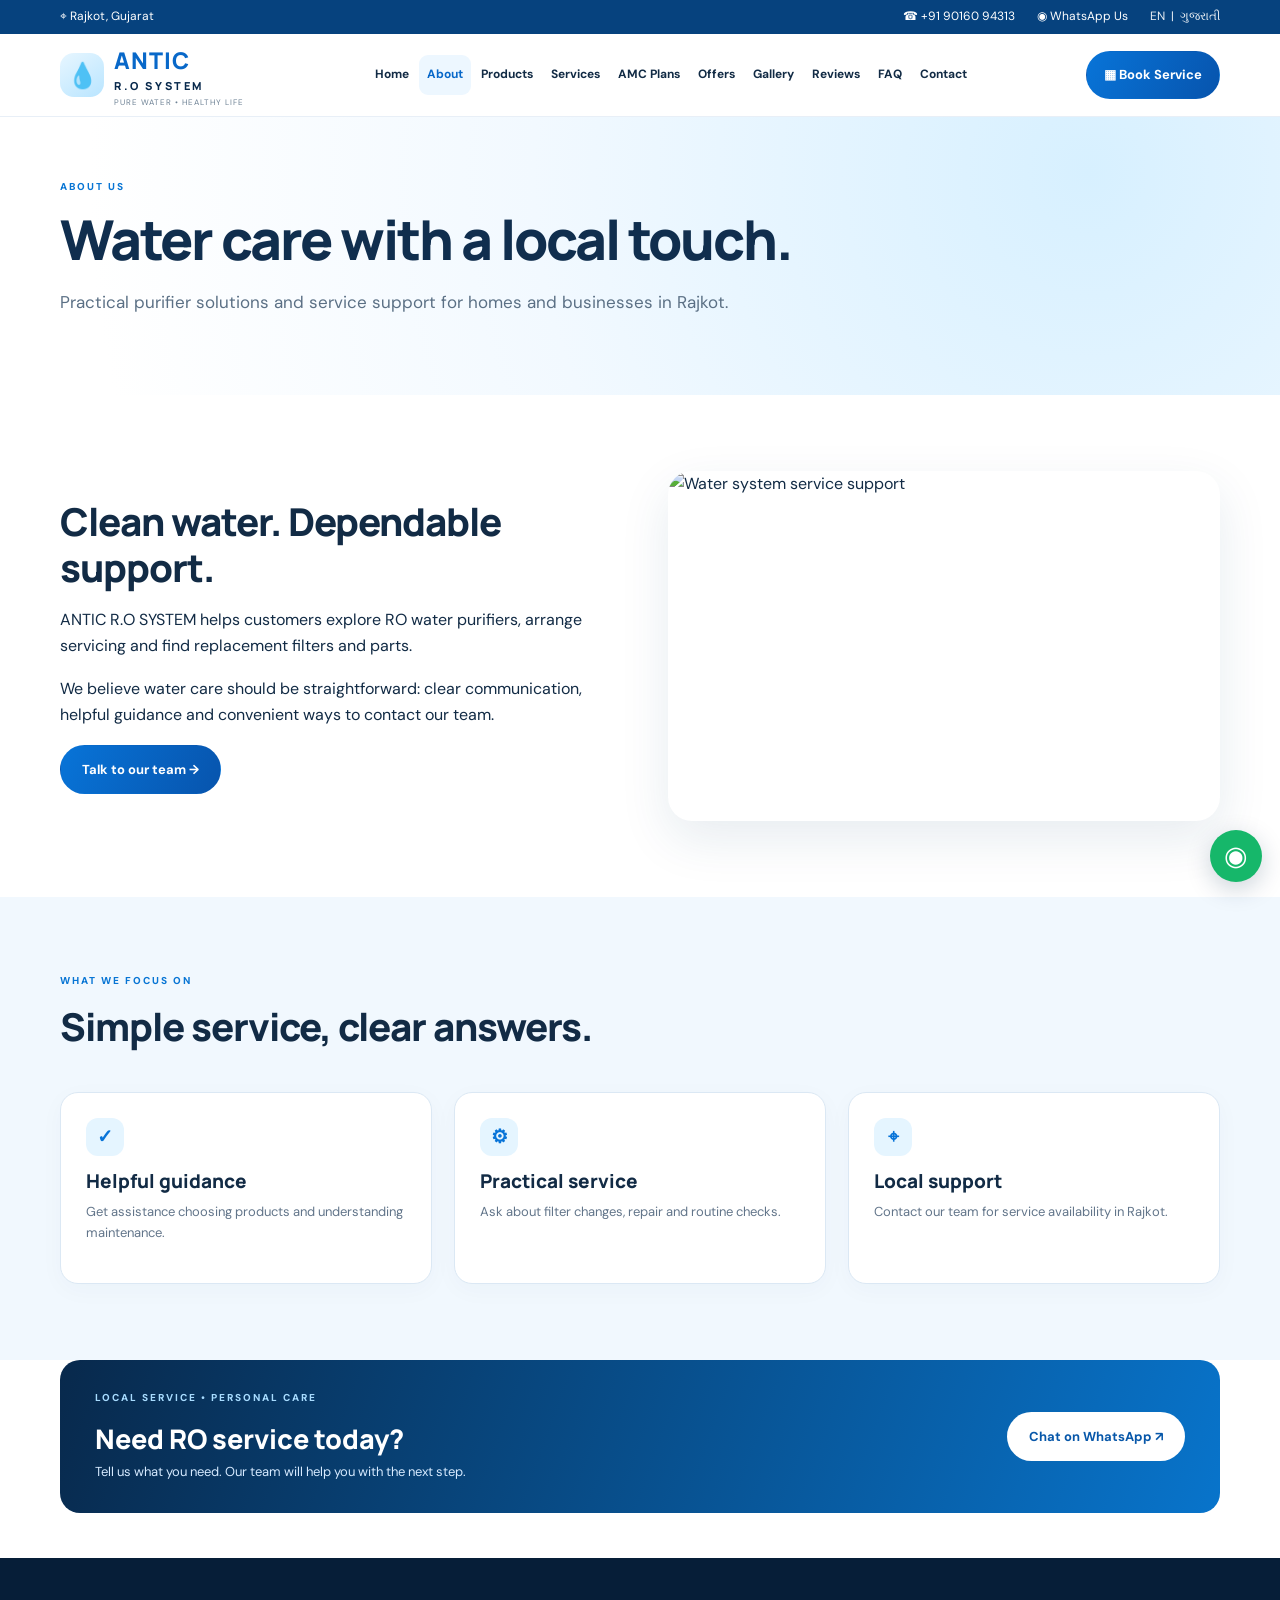
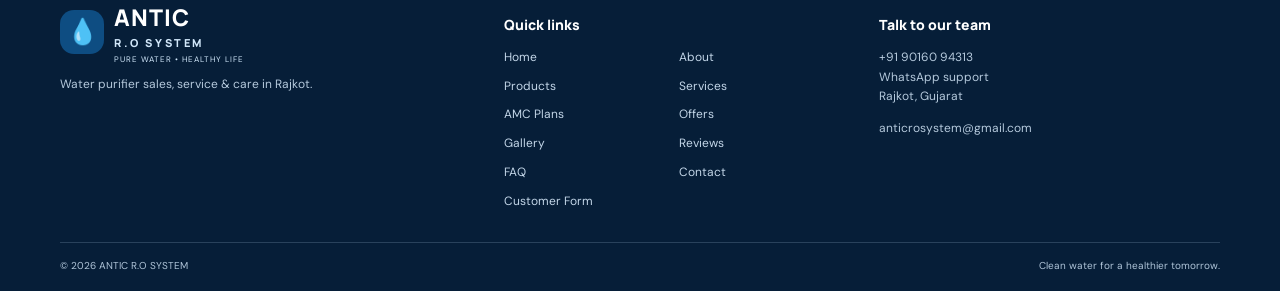
==== commit 8de10319: "Add files via upload" ====
--- a/about.html
+++ b/about.html
@@ -1 +1 @@
-<!doctype html><html lang="en"><head><meta charset="utf-8"><meta name="viewport" content="width=device-width,initial-scale=1"><meta name="description" content="RO water purifier sales, service and repair in Rajkot."><meta name="theme-color" content="#0756a5"><title>About ANTIC R.O SYSTEM | ANTIC R.O SYSTEM</title><link rel="preconnect" href="https://images.unsplash.com"><link rel="stylesheet" href="style.css"></head><body><div class="topbar"><div class="container topbar-inner"><span>⌖ Rajkot, Gujarat</span><div><a href="tel:+919016094313">☎ +91 90160 94313</a><a href="https://wa.me/919016094313" target="_blank" rel="noopener">◉ WhatsApp Us</a><span class="language">EN&nbsp; | &nbsp;ગુજરાતી</span></div></div></div><header class="site-header"><div class="container nav-wrap"><a class="brand" href="index.html"><span class="brand-mark">💧</span><span><b>ANTIC</b><strong>R.O SYSTEM</strong><small>PURE WATER • HEALTHY LIFE</small></span></a><button class="menu-toggle" aria-label="Toggle navigation" aria-expanded="false" onclick="document.querySelector('.nav-links').classList.toggle('open');this.setAttribute('aria-expanded',this.getAttribute('aria-expanded')==='true'?'false':'true')">☰</button><nav class="nav-links"><a class="" href="index.html">Home</a><a class="active" href="about.html">About</a><a class="" href="products.html">Products</a><a class="" href="services.html">Services</a><a class="" href="amc.html">AMC Plans</a><a class="" href="offers.html">Offers</a><a class="" href="gallery.html">Gallery</a><a class="" href="reviews.html">Reviews</a><a class="" href="faq.html">FAQ</a><a class="" href="contact.html">Contact</a></nav><a class="btn btn-primary nav-cta" href="contact.html#book">▦ Book Service</a></div></header><main><section class="page-hero"><div class="container"><span class="eyebrow">ABOUT US</span><h1>Water care with a local touch.</h1><p>Practical purifier solutions and service support for homes and businesses in Rajkot.</p></div></section><section class="section"><div class="container split"><div><h2>Clean water. Dependable support.</h2><p>ANTIC R.O SYSTEM helps customers explore RO water purifiers, arrange servicing and find replacement filters and parts.</p><p>We believe water care should be straightforward: clear communication, helpful guidance and convenient ways to contact our team.</p><a class="btn btn-primary" href="contact.html">Talk to our team →</a></div><img class="rounded-photo" src="https://images.unsplash.com/photo-1581092921461-eab62e97a780?auto=format&fit=crop&w=800&q=80" alt="Water system service support"></div></section><section class="section soft"><div class="container"><div class="section-heading"><div><span class="eyebrow">WHAT WE FOCUS ON</span><h2>Simple service, clear answers.</h2></div></div><div class="grid3"><article class="info-card"><span class="mini-icon">✓</span><h3>Helpful guidance</h3><p>Get assistance choosing products and understanding maintenance.</p></article><article class="info-card"><span class="mini-icon">⚙</span><h3>Practical service</h3><p>Ask about filter changes, repair and routine checks.</p></article><article class="info-card"><span class="mini-icon">⌖</span><h3>Local support</h3><p>Contact our team for service availability in Rajkot.</p></article></div></div></section></main><section class="cta-band"><div><span class="eyebrow">LOCAL SERVICE • PERSONAL CARE</span><h2>Need RO service today?</h2><p>Tell us what you need. Our team will help you with the next step.</p></div><a class="btn btn-white" href="https://wa.me/919016094313" target="_blank" rel="noopener">Chat on WhatsApp ↗</a></section><footer class="footer"><div class="container footer-grid"><div><a class="brand brand-light" href="index.html"><span class="brand-mark">💧</span><span><b>ANTIC</b><strong>R.O SYSTEM</strong><small>PURE WATER • HEALTHY LIFE</small></span></a><p>Water purifier sales, service & care in Rajkot.</p></div><div><h3>Quick links</h3><div class="footer-links"><a href="index.html">Home</a><a href="about.html">About</a><a href="products.html">Products</a><a href="services.html">Services</a><a href="amc.html">AMC Plans</a><a href="offers.html">Offers</a><a href="gallery.html">Gallery</a><a href="reviews.html">Reviews</a><a href="faq.html">FAQ</a><a href="contact.html">Contact</a></div></div><div><h3>Talk to our team</h3><p><a href="tel:+919016094313">+91 90160 94313</a><br><a href="https://wa.me/919016094313">WhatsApp support</a><br>Rajkot, Gujarat</p><p><a href="mailto:anticrosystem@gmail.com">anticrosystem@gmail.com</a></p></div></div><div class="container copyright">© 2026 ANTIC R.O SYSTEM <span>Clean water for a healthier tomorrow.</span></div></footer><a class="floating-wa" href="https://wa.me/919016094313" aria-label="Chat on WhatsApp" target="_blank" rel="noopener">◉</a><script src="script.js"></script></body></html>+<!doctype html><html lang="en"><head><meta charset="utf-8"><meta name="viewport" content="width=device-width,initial-scale=1"><meta name="description" content="RO water purifier sales, service and repair in Rajkot."><meta name="theme-color" content="#0756a5"><title>About ANTIC R.O SYSTEM | ANTIC R.O SYSTEM</title><link rel="preconnect" href="https://images.unsplash.com"><link rel="stylesheet" href="style.css"></head><body><div class="topbar"><div class="container topbar-inner"><span>⌖ Rajkot, Gujarat</span><div><a href="tel:+919016094313">☎ +91 90160 94313</a><a href="https://wa.me/919016094313" target="_blank" rel="noopener">◉ WhatsApp Us</a><span class="language">EN&nbsp; | &nbsp;ગુજરાતી</span></div></div></div><header class="site-header"><div class="container nav-wrap"><a class="brand" href="index.html"><span class="brand-mark">💧</span><span><b>ANTIC</b><strong>R.O SYSTEM</strong><small>PURE WATER • HEALTHY LIFE</small></span></a><button class="menu-toggle" aria-label="Toggle navigation" aria-expanded="false" onclick="document.querySelector('.nav-links').classList.toggle('open');this.setAttribute('aria-expanded',this.getAttribute('aria-expanded')==='true'?'false':'true')">☰</button><nav class="nav-links"><a class="" href="index.html">Home</a><a class="active" href="about.html">About</a><a class="" href="products.html">Products</a><a class="" href="services.html">Services</a><a class="" href="amc.html">AMC Plans</a><a class="" href="offers.html">Offers</a><a class="" href="gallery.html">Gallery</a><a class="" href="reviews.html">Reviews</a><a class="" href="faq.html">FAQ</a><a class="" href="contact.html">Contact</a></nav><a class="btn btn-primary nav-cta" href="booking.html">▦ Book Service</a></div></header><main><section class="page-hero"><div class="container"><span class="eyebrow">ABOUT US</span><h1>Water care with a local touch.</h1><p>Practical purifier solutions and service support for homes and businesses in Rajkot.</p></div></section><section class="section"><div class="container split"><div><h2>Clean water. Dependable support.</h2><p>ANTIC R.O SYSTEM helps customers explore RO water purifiers, arrange servicing and find replacement filters and parts.</p><p>We believe water care should be straightforward: clear communication, helpful guidance and convenient ways to contact our team.</p><a class="btn btn-primary" href="contact.html">Talk to our team →</a></div><img class="rounded-photo" src="https://images.unsplash.com/photo-1581092921461-eab62e97a780?auto=format&fit=crop&w=800&q=80" alt="Water system service support"></div></section><section class="section soft"><div class="container"><div class="section-heading"><div><span class="eyebrow">WHAT WE FOCUS ON</span><h2>Simple service, clear answers.</h2></div></div><div class="grid3"><article class="info-card"><span class="mini-icon">✓</span><h3>Helpful guidance</h3><p>Get assistance choosing products and understanding maintenance.</p></article><article class="info-card"><span class="mini-icon">⚙</span><h3>Practical service</h3><p>Ask about filter changes, repair and routine checks.</p></article><article class="info-card"><span class="mini-icon">⌖</span><h3>Local support</h3><p>Contact our team for service availability in Rajkot.</p></article></div></div></section></main><section class="cta-band"><div><span class="eyebrow">LOCAL SERVICE • PERSONAL CARE</span><h2>Need RO service today?</h2><p>Tell us what you need. Our team will help you with the next step.</p></div><a class="btn btn-white" href="https://wa.me/919016094313" target="_blank" rel="noopener">Chat on WhatsApp ↗</a></section><footer class="footer"><div class="container footer-grid"><div><a class="brand brand-light" href="index.html"><span class="brand-mark">💧</span><span><b>ANTIC</b><strong>R.O SYSTEM</strong><small>PURE WATER • HEALTHY LIFE</small></span></a><p>Water purifier sales, service & care in Rajkot.</p></div><div><h3>Quick links</h3><div class="footer-links"><a href="index.html">Home</a><a href="about.html">About</a><a href="products.html">Products</a><a href="services.html">Services</a><a href="amc.html">AMC Plans</a><a href="offers.html">Offers</a><a href="gallery.html">Gallery</a><a href="reviews.html">Reviews</a><a href="faq.html">FAQ</a><a href="contact.html">Contact</a><a href="booking.html">Customer Form</a></div></div><div><h3>Talk to our team</h3><p><a href="tel:+919016094313">+91 90160 94313</a><br><a href="https://wa.me/919016094313">WhatsApp support</a><br>Rajkot, Gujarat</p><p><a href="mailto:anticrosystem@gmail.com">anticrosystem@gmail.com</a></p></div></div><div class="container copyright">© 2026 ANTIC R.O SYSTEM <span>Clean water for a healthier tomorrow.</span></div></footer><a class="floating-wa" href="https://wa.me/919016094313" aria-label="Chat on WhatsApp" target="_blank" rel="noopener">◉</a><script src="script.js"></script></body></html>
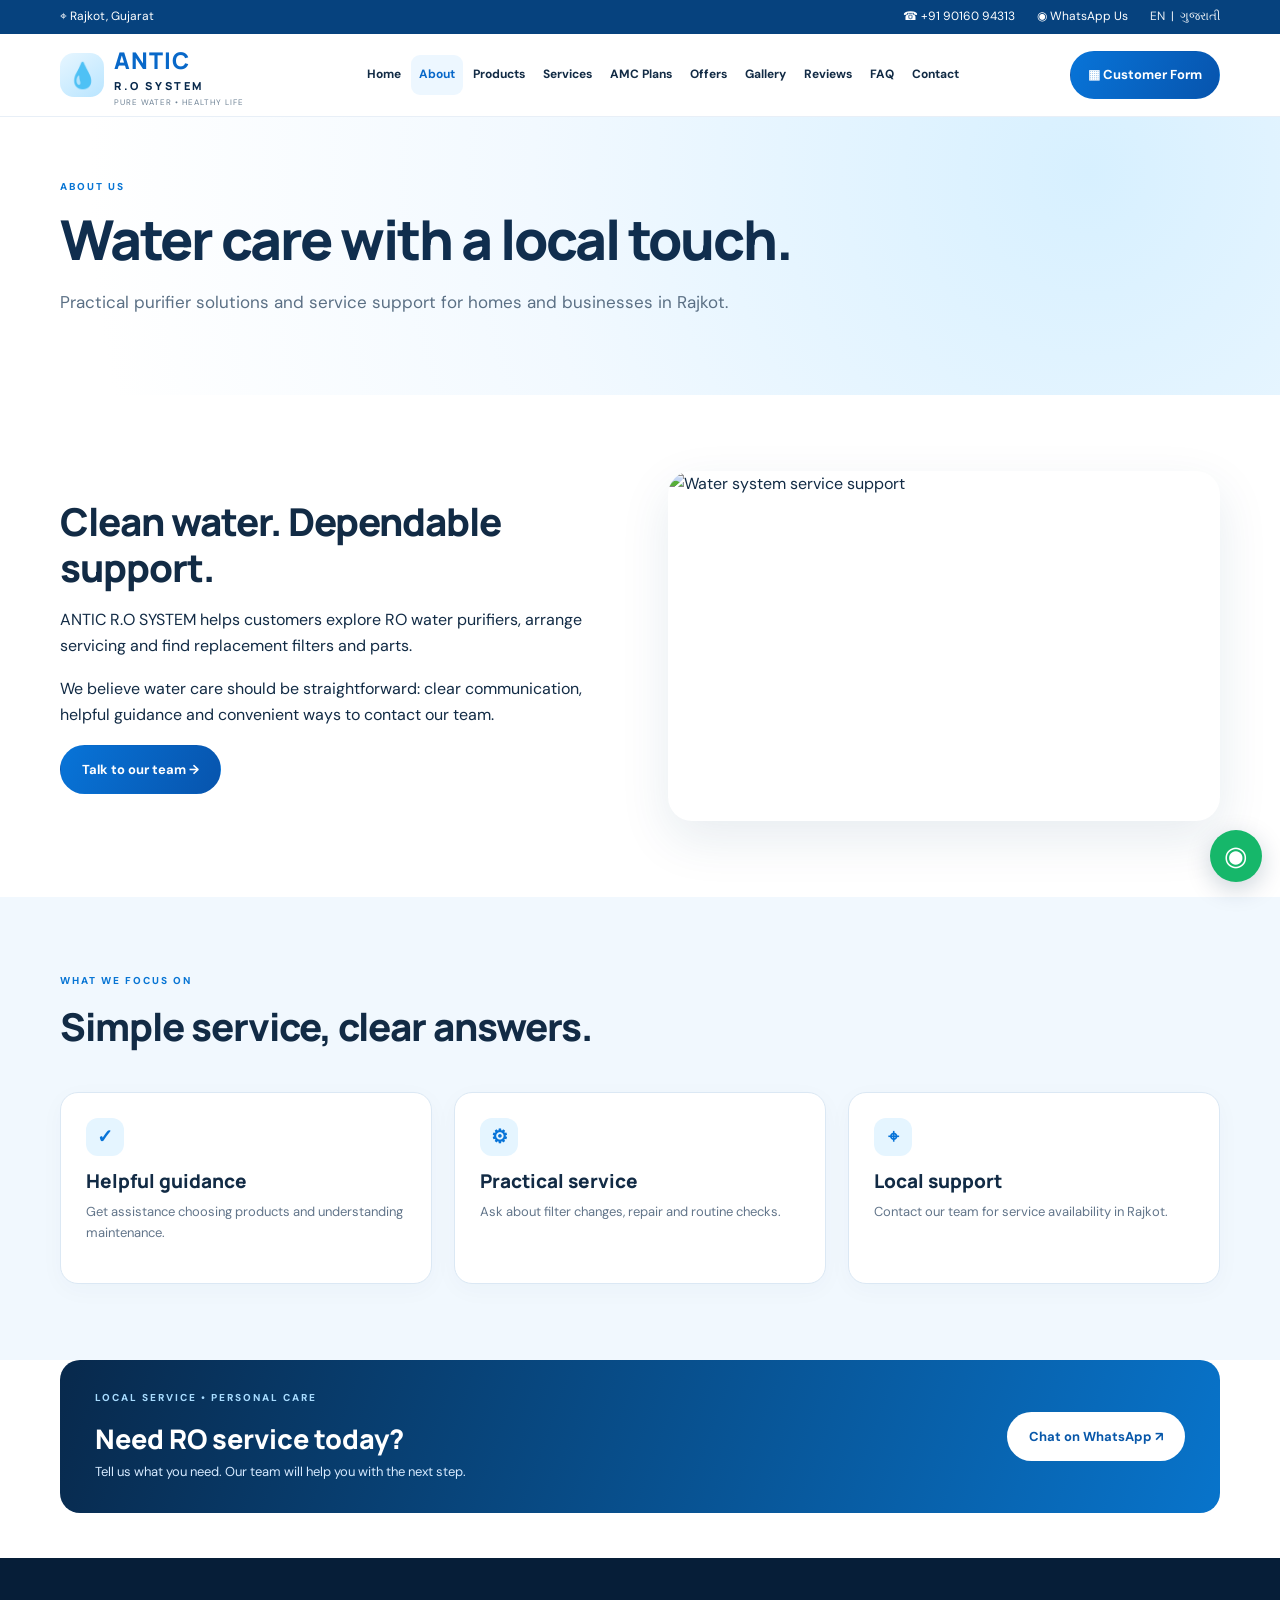
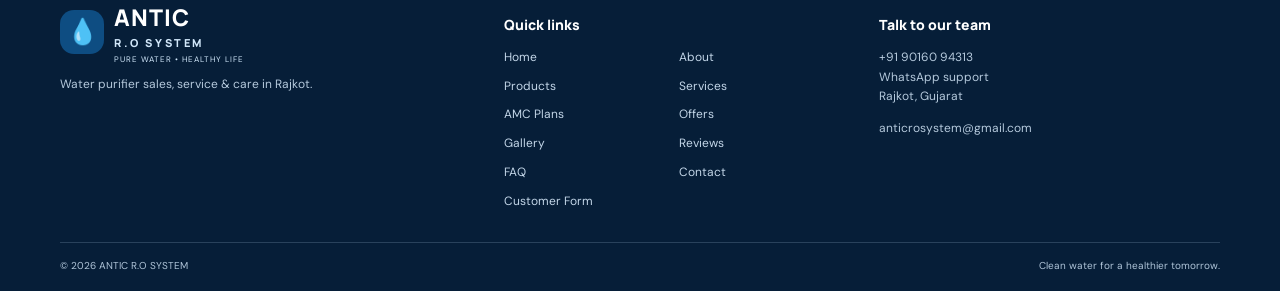
==== commit f8ad431d: "Add files via upload" ====
--- a/about.html
+++ b/about.html
@@ -1 +1 @@
-<!doctype html><html lang="en"><head><meta charset="utf-8"><meta name="viewport" content="width=device-width,initial-scale=1"><meta name="description" content="RO water purifier sales, service and repair in Rajkot."><meta name="theme-color" content="#0756a5"><title>About ANTIC R.O SYSTEM | ANTIC R.O SYSTEM</title><link rel="preconnect" href="https://images.unsplash.com"><link rel="stylesheet" href="style.css"></head><body><div class="topbar"><div class="container topbar-inner"><span>⌖ Rajkot, Gujarat</span><div><a href="tel:+919016094313">☎ +91 90160 94313</a><a href="https://wa.me/919016094313" target="_blank" rel="noopener">◉ WhatsApp Us</a><span class="language">EN&nbsp; | &nbsp;ગુજરાતી</span></div></div></div><header class="site-header"><div class="container nav-wrap"><a class="brand" href="index.html"><span class="brand-mark">💧</span><span><b>ANTIC</b><strong>R.O SYSTEM</strong><small>PURE WATER • HEALTHY LIFE</small></span></a><button class="menu-toggle" aria-label="Toggle navigation" aria-expanded="false" onclick="document.querySelector('.nav-links').classList.toggle('open');this.setAttribute('aria-expanded',this.getAttribute('aria-expanded')==='true'?'false':'true')">☰</button><nav class="nav-links"><a class="" href="index.html">Home</a><a class="active" href="about.html">About</a><a class="" href="products.html">Products</a><a class="" href="services.html">Services</a><a class="" href="amc.html">AMC Plans</a><a class="" href="offers.html">Offers</a><a class="" href="gallery.html">Gallery</a><a class="" href="reviews.html">Reviews</a><a class="" href="faq.html">FAQ</a><a class="" href="contact.html">Contact</a></nav><a class="btn btn-primary nav-cta" href="booking.html">▦ Book Service</a></div></header><main><section class="page-hero"><div class="container"><span class="eyebrow">ABOUT US</span><h1>Water care with a local touch.</h1><p>Practical purifier solutions and service support for homes and businesses in Rajkot.</p></div></section><section class="section"><div class="container split"><div><h2>Clean water. Dependable support.</h2><p>ANTIC R.O SYSTEM helps customers explore RO water purifiers, arrange servicing and find replacement filters and parts.</p><p>We believe water care should be straightforward: clear communication, helpful guidance and convenient ways to contact our team.</p><a class="btn btn-primary" href="contact.html">Talk to our team →</a></div><img class="rounded-photo" src="https://images.unsplash.com/photo-1581092921461-eab62e97a780?auto=format&fit=crop&w=800&q=80" alt="Water system service support"></div></section><section class="section soft"><div class="container"><div class="section-heading"><div><span class="eyebrow">WHAT WE FOCUS ON</span><h2>Simple service, clear answers.</h2></div></div><div class="grid3"><article class="info-card"><span class="mini-icon">✓</span><h3>Helpful guidance</h3><p>Get assistance choosing products and understanding maintenance.</p></article><article class="info-card"><span class="mini-icon">⚙</span><h3>Practical service</h3><p>Ask about filter changes, repair and routine checks.</p></article><article class="info-card"><span class="mini-icon">⌖</span><h3>Local support</h3><p>Contact our team for service availability in Rajkot.</p></article></div></div></section></main><section class="cta-band"><div><span class="eyebrow">LOCAL SERVICE • PERSONAL CARE</span><h2>Need RO service today?</h2><p>Tell us what you need. Our team will help you with the next step.</p></div><a class="btn btn-white" href="https://wa.me/919016094313" target="_blank" rel="noopener">Chat on WhatsApp ↗</a></section><footer class="footer"><div class="container footer-grid"><div><a class="brand brand-light" href="index.html"><span class="brand-mark">💧</span><span><b>ANTIC</b><strong>R.O SYSTEM</strong><small>PURE WATER • HEALTHY LIFE</small></span></a><p>Water purifier sales, service & care in Rajkot.</p></div><div><h3>Quick links</h3><div class="footer-links"><a href="index.html">Home</a><a href="about.html">About</a><a href="products.html">Products</a><a href="services.html">Services</a><a href="amc.html">AMC Plans</a><a href="offers.html">Offers</a><a href="gallery.html">Gallery</a><a href="reviews.html">Reviews</a><a href="faq.html">FAQ</a><a href="contact.html">Contact</a><a href="booking.html">Customer Form</a></div></div><div><h3>Talk to our team</h3><p><a href="tel:+919016094313">+91 90160 94313</a><br><a href="https://wa.me/919016094313">WhatsApp support</a><br>Rajkot, Gujarat</p><p><a href="mailto:anticrosystem@gmail.com">anticrosystem@gmail.com</a></p></div></div><div class="container copyright">© 2026 ANTIC R.O SYSTEM <span>Clean water for a healthier tomorrow.</span></div></footer><a class="floating-wa" href="https://wa.me/919016094313" aria-label="Chat on WhatsApp" target="_blank" rel="noopener">◉</a><script src="script.js"></script></body></html>+<!doctype html><html lang="en"><head><meta charset="utf-8"><meta name="viewport" content="width=device-width,initial-scale=1"><meta name="description" content="RO water purifier sales, service and repair in Rajkot."><meta name="theme-color" content="#0756a5"><title>About ANTIC R.O SYSTEM | ANTIC R.O SYSTEM</title><link rel="preconnect" href="https://images.unsplash.com"><link rel="stylesheet" href="style.css"></head><body><div class="topbar"><div class="container topbar-inner"><span>⌖ Rajkot, Gujarat</span><div><a href="tel:+919016094313">☎ +91 90160 94313</a><a href="https://wa.me/919016094313" target="_blank" rel="noopener">◉ WhatsApp Us</a><span class="language">EN&nbsp; | &nbsp;ગુજરાતી</span></div></div></div><header class="site-header"><div class="container nav-wrap"><a class="brand" href="index.html"><span class="brand-mark">💧</span><span><b>ANTIC</b><strong>R.O SYSTEM</strong><small>PURE WATER • HEALTHY LIFE</small></span></a><button class="menu-toggle" aria-label="Toggle navigation" aria-expanded="false" onclick="document.querySelector('.nav-links').classList.toggle('open');this.setAttribute('aria-expanded',this.getAttribute('aria-expanded')==='true'?'false':'true')">☰</button><nav class="nav-links"><a class="" href="index.html">Home</a><a class="active" href="about.html">About</a><a class="" href="products.html">Products</a><a class="" href="services.html">Services</a><a class="" href="amc.html">AMC Plans</a><a class="" href="offers.html">Offers</a><a class="" href="gallery.html">Gallery</a><a class="" href="reviews.html">Reviews</a><a class="" href="faq.html">FAQ</a><a class="" href="contact.html">Contact</a></nav><a class="btn btn-primary nav-cta" href="booking.html">▦ Customer Form</a></div></header><main><section class="page-hero"><div class="container"><span class="eyebrow">ABOUT US</span><h1>Water care with a local touch.</h1><p>Practical purifier solutions and service support for homes and businesses in Rajkot.</p></div></section><section class="section"><div class="container split"><div><h2>Clean water. Dependable support.</h2><p>ANTIC R.O SYSTEM helps customers explore RO water purifiers, arrange servicing and find replacement filters and parts.</p><p>We believe water care should be straightforward: clear communication, helpful guidance and convenient ways to contact our team.</p><a class="btn btn-primary" href="contact.html">Talk to our team →</a></div><img class="rounded-photo" src="https://images.unsplash.com/photo-1581092921461-eab62e97a780?auto=format&fit=crop&w=800&q=80" alt="Water system service support"></div></section><section class="section soft"><div class="container"><div class="section-heading"><div><span class="eyebrow">WHAT WE FOCUS ON</span><h2>Simple service, clear answers.</h2></div></div><div class="grid3"><article class="info-card"><span class="mini-icon">✓</span><h3>Helpful guidance</h3><p>Get assistance choosing products and understanding maintenance.</p></article><article class="info-card"><span class="mini-icon">⚙</span><h3>Practical service</h3><p>Ask about filter changes, repair and routine checks.</p></article><article class="info-card"><span class="mini-icon">⌖</span><h3>Local support</h3><p>Contact our team for service availability in Rajkot.</p></article></div></div></section></main><section class="cta-band"><div><span class="eyebrow">LOCAL SERVICE • PERSONAL CARE</span><h2>Need RO service today?</h2><p>Tell us what you need. Our team will help you with the next step.</p></div><a class="btn btn-white" href="https://wa.me/919016094313" target="_blank" rel="noopener">Chat on WhatsApp ↗</a></section><footer class="footer"><div class="container footer-grid"><div><a class="brand brand-light" href="index.html"><span class="brand-mark">💧</span><span><b>ANTIC</b><strong>R.O SYSTEM</strong><small>PURE WATER • HEALTHY LIFE</small></span></a><p>Water purifier sales, service & care in Rajkot.</p></div><div><h3>Quick links</h3><div class="footer-links"><a href="index.html">Home</a><a href="about.html">About</a><a href="products.html">Products</a><a href="services.html">Services</a><a href="amc.html">AMC Plans</a><a href="offers.html">Offers</a><a href="gallery.html">Gallery</a><a href="reviews.html">Reviews</a><a href="faq.html">FAQ</a><a href="contact.html">Contact</a><a href="booking.html">Customer Form</a></div></div><div><h3>Talk to our team</h3><p><a href="tel:+919016094313">+91 90160 94313</a><br><a href="https://wa.me/919016094313">WhatsApp support</a><br>Rajkot, Gujarat</p><p><a href="mailto:anticrosystem@gmail.com">anticrosystem@gmail.com</a></p></div></div><div class="container copyright">© 2026 ANTIC R.O SYSTEM <span>Clean water for a healthier tomorrow.</span></div></footer><a class="floating-wa" href="https://wa.me/919016094313" aria-label="Chat on WhatsApp" target="_blank" rel="noopener">◉</a><script src="script.js"></script></body></html>
